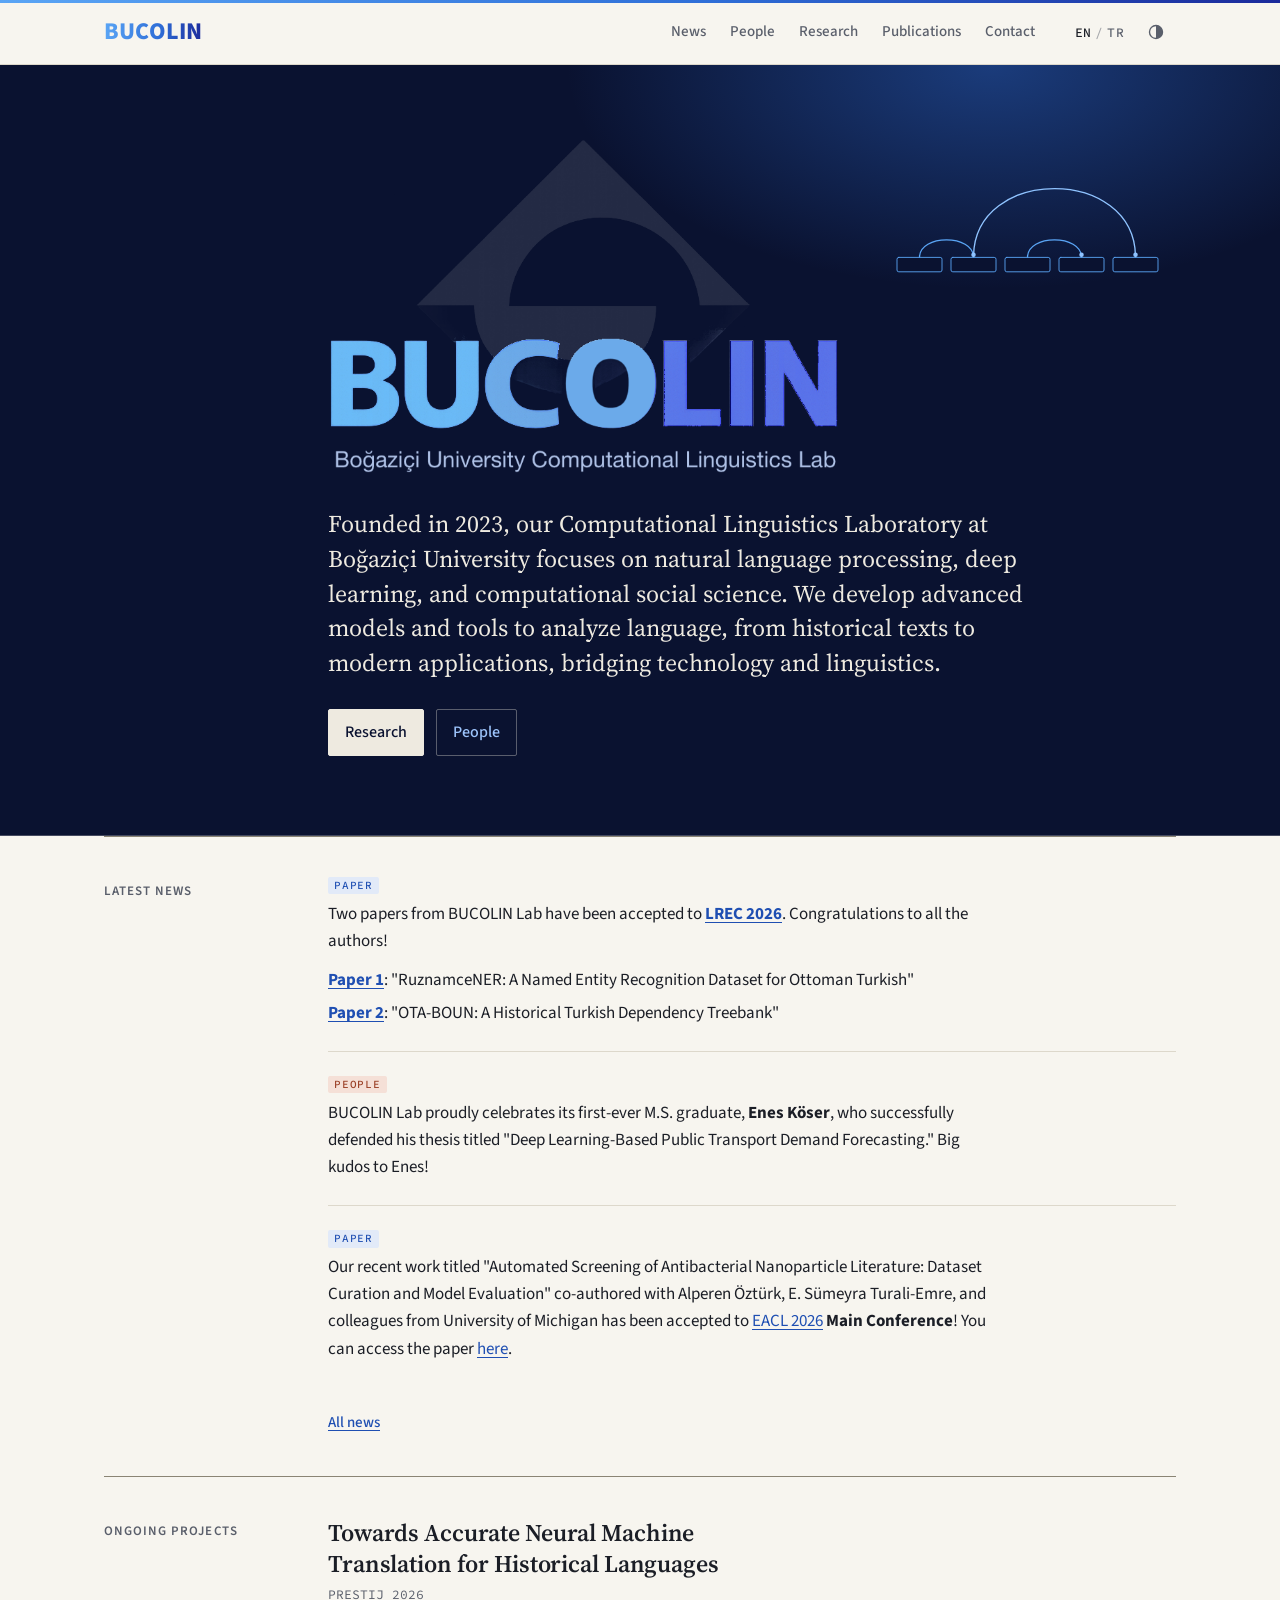
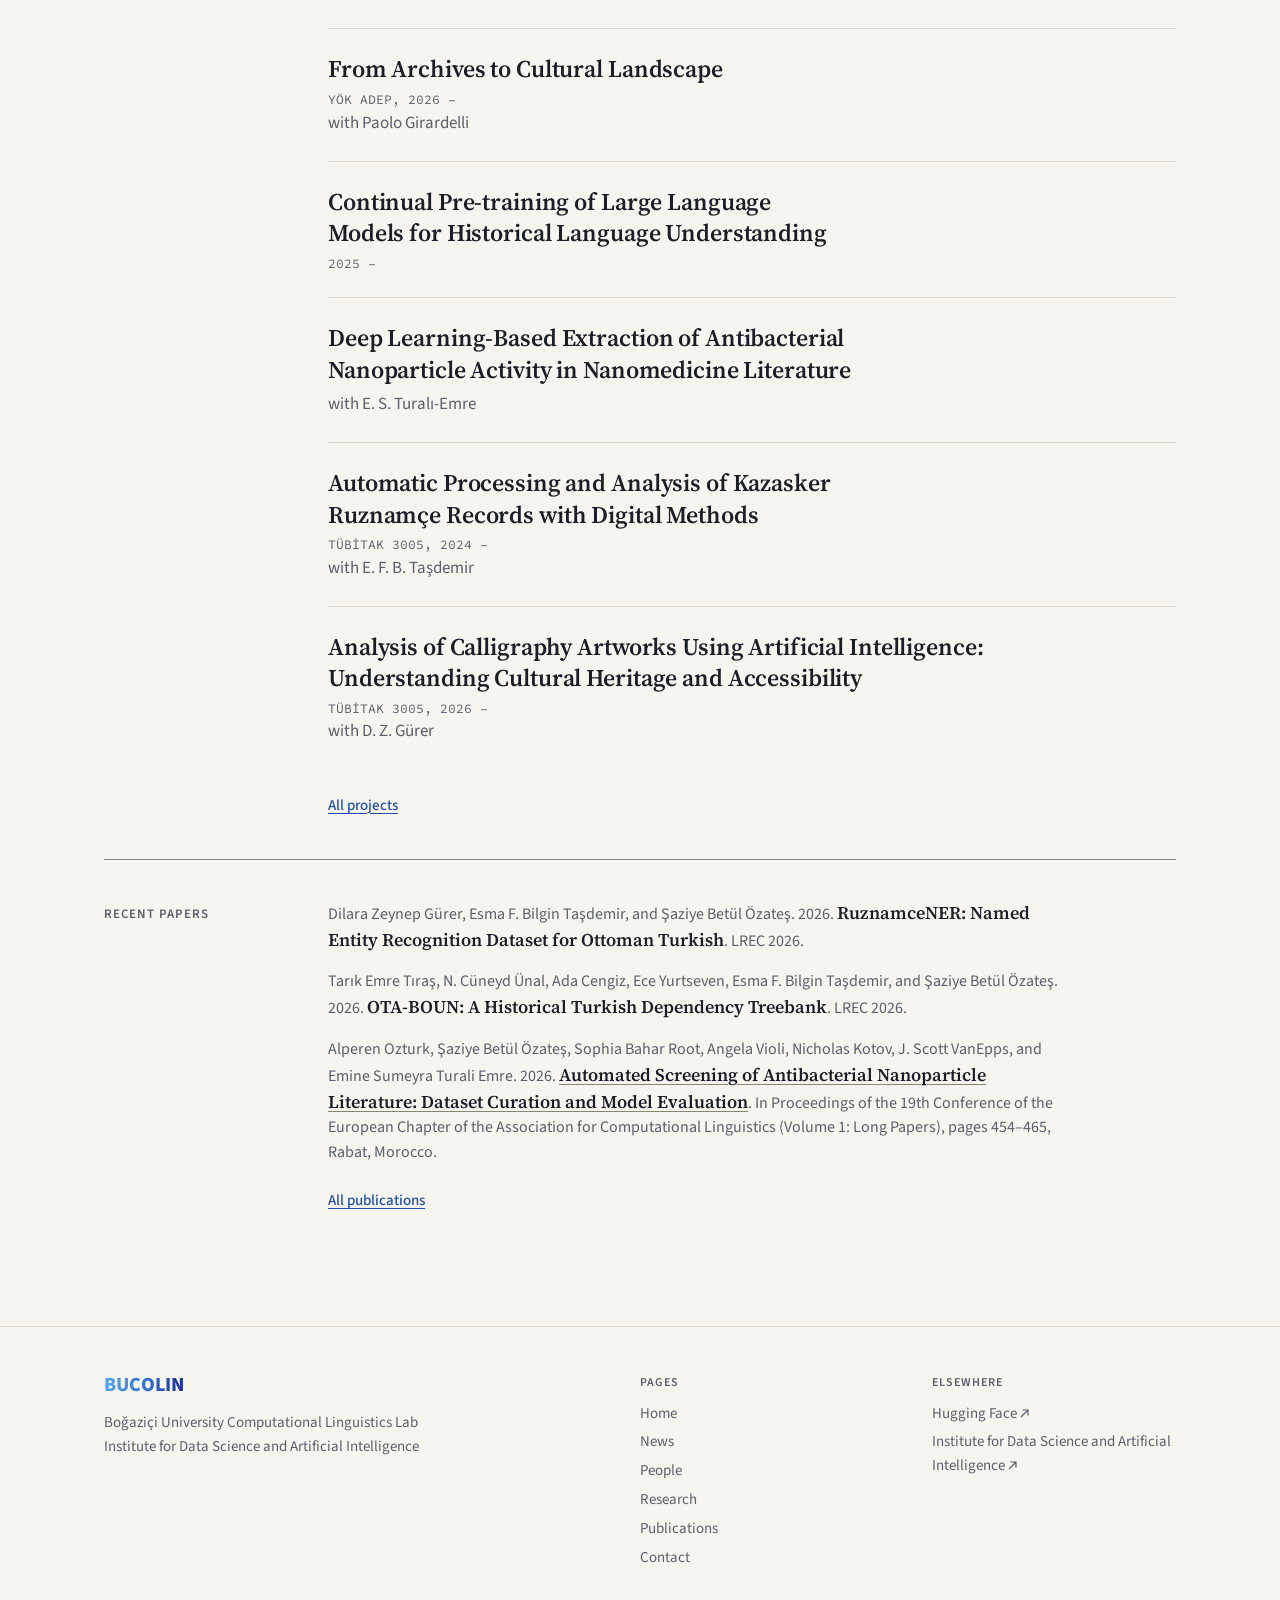
==== bucolin-lab/index.html @ 09260ddc "Update index.html" ====
<!doctype html>
<html lang="en">
<head>
  <meta charset="utf-8">
  <meta name="viewport" content="width=device-width, initial-scale=1">
  <title>BUCOLIN · Boğaziçi University Computational Linguistics Lab</title>
  <meta name="description" content="Founded in 2023, our Computational Linguistics Laboratory at Boğaziçi University focuses on natural language processing, deep learning, and computational social science. We develop advanced models and tools to analyze language, from historical texts to modern applications, bridging technology and linguistics.">
  <link rel="canonical" href="https://sb-b.github.io/bucolin-lab/">

  <meta property="og:type" content="website">
  <meta property="og:site_name" content="BUCOLIN">
  <meta property="og:title" content="BUCOLIN · Boğaziçi University Computational Linguistics Lab">
  <meta property="og:description" content="Founded in 2023, our Computational Linguistics Laboratory at Boğaziçi University focuses on natural language processing, deep learning, and computational social science. We develop advanced models and tools to analyze language, from historical texts to modern applications, bridging technology and linguistics.">
  <meta property="og:url" content="https://sb-b.github.io/bucolin-lab/">
  <meta property="og:image" content="https://sb-b.github.io/bucolin-lab/img/card.png">
  <meta name="twitter:card" content="summary_large_image">

  <link rel="icon" href="img/favicon-32.png" sizes="24x24" type="image/png">
  <link rel="icon" href="img/favicon.svg" type="image/svg+xml">
  <link rel="apple-touch-icon" href="img/apple-touch-icon.png">
  <link rel="preconnect" href="https://fonts.googleapis.com">
  <link rel="preconnect" href="https://fonts.gstatic.com" crossorigin>
  <link rel="stylesheet" href="https://fonts.googleapis.com/css2?family=Source+Code+Pro:wght@400;500&family=Source+Sans+3:wght@400;500;600;800&family=Source+Serif+4:ital,opsz,wght@0,8..60,400;0,8..60,600;1,8..60,400&display=swap">
  <link rel="stylesheet" href="css/site.css">
  <link rel="stylesheet" href="css/striking.css">
  <script src="js/prefs.js"></script>
</head>
<body data-page="home">
  <header class="site-header" id="site-header"></header>

  <!-- everything in here is drawn by the scripts at the bottom, from the files in data/ -->
  <main class="wrap" id="main">
    <noscript>
      <h1>Boğaziçi University Computational Linguistics Lab</h1>
      <p>Founded in 2023, our Computational Linguistics Laboratory at Boğaziçi University focuses on natural language processing, deep learning, and computational social science. We develop advanced models and tools to analyze language, from historical texts to modern applications, bridging technology and linguistics.</p>
      <p>This site needs JavaScript to show its content. / Bu sitenin içeriği JavaScript ile görüntülenir.</p>
    </noscript>
  </main>

  <footer class="site-footer" id="site-footer"></footer>

  <script src="data/strings.js"></script>
  <script src="data/lab.js"></script>
  <script src="data/news.js"></script>
  <script src="data/projects.js"></script>
  <script src="data/publications.js"></script>
  <script src="js/site.js"></script>
  <script src="js/parts.js"></script>
  <script src="js/home.js"></script>
</body>
</html>
---- bucolin-lab/css/site.css ----
/* BUCOLIN lab site.
   One stylesheet for every page. Colours and fonts are set up as variables
   at the top; the dark theme only overrides the colours.

   Two widths matter: below 60rem the menu folds away and the margin labels
   move above their sections, and below 40rem everything is one column. */

:root {
  --serif: "Source Serif 4", "Iowan Old Style", "Palatino Linotype", Georgia, serif;
  --sans: "Source Sans 3", system-ui, -apple-system, "Segoe UI", Roboto, sans-serif;
  --mono: "Source Code Pro", ui-monospace, "SF Mono", Menlo, Consolas, monospace;

  --bg: #f7f5ef;
  --surface: #fdfcf9;
  --text: #1b1e26;
  --muted: #5a5f6b;
  --border: #ddd8cb;
  --rule: #8a8474;
  --accent: #2f6fd8;
  --link: #1f4fb2;
  --link-hover: #1b2a9b;
  --selection: #dde7f8;

  /* the three blues of the logo, left to right */
  --mark-1: #5aa5f5;
  --mark-2: #2f6fd8;
  --mark-3: #1b2a9b;

  --tag-paper: #1f4fb2;     --tag-paper-bg: #e2eaf8;
  --tag-award: #7a5200;     --tag-award-bg: #f3e6c4;
  --tag-people: #9a3f25;    --tag-people-bg: #f5e0d7;
  --tag-resource: #0e6470;  --tag-resource-bg: #d8ecec;

  --wrap: 72rem;
  --gutter: clamp(1rem, 4vw, 2.5rem);
  --rail: 11rem;
  --header: 4rem;

  color-scheme: light;
}

/* screens only, so that a printout always gets the light colours */
@media screen {
  :root[data-theme="dark"] {
    --bg: #0f1319;
    --surface: #161b23;
    --text: #e9e5db;
    --muted: #a0a6b2;
    --border: #272d38;
    --rule: #5c6474;
    --accent: #6aa6f4;
    --link: #8dbbf8;
    --link-hover: #c2dafd;
    --selection: #1b2c4a;

    /* navy disappears on a dark page, so the gradient is lifted */
    --mark-1: #8fc3ff;
    --mark-2: #5aa5f5;
    --mark-3: #7c8df0;

    --tag-paper: #9cc3fa;     --tag-paper-bg: #17253d;
    --tag-award: #e6be6a;     --tag-award-bg: #2e2510;
    --tag-people: #eba089;    --tag-people-bg: #34201a;
    --tag-resource: #7fcbd3;  --tag-resource-bg: #10292d;

    color-scheme: dark;
  }
}

*, *::before, *::after { box-sizing: border-box; }

html {
  -webkit-text-size-adjust: 100%;
  scroll-padding-top: calc(var(--header) + 1rem);
}

body {
  margin: 0;
  min-height: 100vh;
  display: flex;
  flex-direction: column;
  background: var(--bg);
  color: var(--text);
  font: 400 1.0625rem/1.6 var(--sans);
}

main { flex: 1; }

::selection { background: var(--selection); }

h1, h2, h3, p, ul, ol, dl, dd, figure { margin: 0; }
ul, ol { padding: 0; list-style: none; }

a {
  color: var(--link);
  text-decoration-thickness: 1px;
  text-underline-offset: 0.18em;
}
a:hover { color: var(--link-hover); }

:focus-visible {
  outline: 2px solid var(--accent);
  outline-offset: 2px;
  border-radius: 2px;
}

button {
  font: inherit;
  color: inherit;
  background: none;
  border: 0;
  padding: 0;
  cursor: pointer;
}

.wrap {
  width: 100%;
  max-width: var(--wrap);
  margin-inline: auto;
  padding-inline: var(--gutter);
}

.sr-only {
  position: absolute;
  width: 1px;
  height: 1px;
  overflow: hidden;
  clip-path: inset(50%);
  white-space: nowrap;
}

.skip {
  position: absolute;
  left: 1rem;
  top: -4rem;
  z-index: 20;
  padding: 0.5rem 0.75rem;
  background: var(--surface);
  border: 1px solid var(--rule);
}
.skip:focus { top: 0.5rem; }


/* ---------- header ---------- */

.site-header {
  position: sticky;
  top: 0;
  z-index: 10;
  background: var(--bg);
  border-bottom: 1px solid var(--border);
}

.bar {
  display: flex;
  align-items: center;
  gap: 2rem;
  height: var(--header);
}

.wordmark {
  font: 800 1.5rem/1 var(--sans);
  letter-spacing: 0.01em;
  text-decoration: none;
  color: var(--mark-2);
  background: linear-gradient(90deg, var(--mark-1), var(--mark-2) 55%, var(--mark-3));
  -webkit-background-clip: text;
  background-clip: text;
  -webkit-text-fill-color: transparent;
}

.site-nav { margin-left: auto; }
.site-nav ul { display: flex; gap: 1.5rem; }
.site-nav a {
  display: block;
  line-height: var(--header);
  font-size: 0.9375rem;
  font-weight: 500;
  color: var(--muted);
  text-decoration: none;
  /* the bar sits on the header's own bottom border */
  box-shadow: inset 0 -2px 0 transparent;
}
.site-nav a:hover { color: var(--text); }
.site-nav a[aria-current="page"] {
  color: var(--text);
  box-shadow: inset 0 -2px 0 var(--accent);
}

.tools {
  display: flex;
  align-items: center;
  gap: 0.25rem;
}

.tools button {
  height: 2.5rem;
  min-width: 2.5rem;
  padding-inline: 0.5rem;
  border-radius: 2px;
  color: var(--muted);
}
.tools button:hover { color: var(--text); }

.lang-switch {
  font: 500 0.8125rem/1 var(--mono);
  letter-spacing: 0.02em;
}
.lang-switch .on { color: var(--text); }
.lang-switch .sep { margin-inline: 0.3em; opacity: 0.5; }

.theme-switch svg { display: block; margin: auto; }

.menu-toggle {
  display: none;
  font: 500 0.8125rem/1 var(--mono);
}

@media (max-width: 59.99rem) {
  :root { --header: 3.5rem; }

  .bar { gap: 0.5rem; }
  .tools { margin-left: auto; }
  .menu-toggle { display: block; }

  .site-nav {
    display: none;
    position: absolute;
    inset: 100% 0 auto;
    margin: 0;
    padding: 0.5rem var(--gutter) 1.5rem;
    background: var(--bg);
    border-bottom: 1px solid var(--border);
    /* on a phone held sideways the list is taller than the screen */
    max-height: calc(100vh - var(--header));
    max-height: calc(100dvh - var(--header));
    overflow-y: auto;
    overscroll-behavior: contain;
  }
  .site-header[data-open] .site-nav { display: block; }

  .site-nav ul { display: block; }
  .site-nav li + li { border-top: 1px solid var(--border); }
  .site-nav a {
    padding-block: 0.75rem;
    font: 400 1.375rem/1.3 var(--serif);
    color: var(--text);
    box-shadow: none;
  }
  .site-nav a[aria-current="page"] {
    box-shadow: none;
    color: var(--link);
    font-weight: 600;
  }
}


/* ---------- page head ---------- */

.page-head {
  padding-block: 3.5rem 3rem;
  /* lines up with the content column of the sections below */
  padding-left: calc(var(--rail) + 3rem);
}

.page-head h1 {
  font: 600 clamp(2.25rem, 1.6rem + 2.6vw, 3.25rem)/1.1 var(--serif);
  letter-spacing: -0.015em;
  text-wrap: balance;
}

/* the page title in the other language, set under it like an interlinear gloss */
.gloss {
  display: block;
  margin-top: 0.6rem;
  font: 400 0.8125rem/1 var(--mono);
  letter-spacing: 0.04em;
  color: var(--muted);
}

.lead {
  max-width: 40rem;
  margin-top: 1.25rem;
  font: 400 1.25rem/1.5 var(--serif);
}


/* ---------- sections: a label in the margin, content beside it ---------- */

.section {
  display: grid;
  grid-template-columns: var(--rail) minmax(0, 1fr);
  column-gap: 3rem;
  padding-block: 2.5rem;
  border-top: 1px solid var(--border);
}
main > .section:last-child { padding-bottom: 5rem; }

.label {
  position: sticky;
  top: calc(var(--header) + 1.5rem);
  align-self: start;
  padding-top: 0.3rem;
  font: 600 0.8125rem/1.4 var(--sans);
  letter-spacing: 0.08em;
  text-transform: uppercase;
  color: var(--muted);
}
.label .count {
  margin-left: 0.15em;
  font: 400 0.8125rem/1 var(--mono);
  letter-spacing: 0;
}
.label.year {
  padding-top: 0;
  font: 400 1.75rem/1.2 var(--serif);
  letter-spacing: 0;
  color: var(--text);
}

.more {
  display: inline-block;
  margin-top: 1.5rem;
  font-size: 0.9375rem;
  font-weight: 500;
}

@media (max-width: 59.99rem) {
  .page-head { padding-block: 2.5rem 2rem; padding-left: 0; }
  .section { display: block; padding-block: 2rem; }
  .label { position: static; margin-bottom: 1.25rem; padding-top: 0; }
  .label.year { margin-bottom: 1rem; }
}

@media (max-width: 39.99rem) {
  .lead { font-size: 1.125rem; }
}


/* ---------- entries (news items and projects) ---------- */

.entry { padding-block: 1.5rem; }
.entry + .entry { border-top: 1px solid var(--border); }
.entry:first-child { padding-top: 0; }
.entry:last-child { padding-bottom: 0; }

.entry h3 {
  max-width: 46rem;
  font: 600 1.3125rem/1.3 var(--serif);
  text-wrap: balance;
}
.entry h3 a { color: inherit; text-decoration: none; }
.entry h3 a:hover { color: var(--link); text-decoration: underline; }

.entry p { max-width: 42rem; }
.entry h3 + p, .entry .kicker + p { margin-top: 0.4rem; }

.kicker {
  display: flex;
  flex-wrap: wrap;
  align-items: center;
  gap: 0.5rem 0.75rem;
}

.meta {
  font: 400 0.8125rem/1.5 var(--mono);
  color: var(--muted);
}
.entry h3 + .meta { margin-top: 0.35rem; }

.muted { color: var(--muted); }

/* looks like an entity label in an annotation tool, which is the idea */
.tag {
  padding: 0.2rem 0.4rem;
  font: 500 0.6875rem/1 var(--mono);
  letter-spacing: 0.06em;
  text-transform: uppercase;
  border-radius: 2px;
  color: var(--tag-paper);
  background: var(--tag-paper-bg);
}
.tag[data-tag="award"] { color: var(--tag-award); background: var(--tag-award-bg); }
.tag[data-tag="people"] { color: var(--tag-people); background: var(--tag-people-bg); }
.tag[data-tag="resource"] { color: var(--tag-resource); background: var(--tag-resource-bg); }

.links {
  display: flex;
  flex-wrap: wrap;
  gap: 0.25rem 1.25rem;
  margin-top: 0.75rem;
  font-size: 0.9375rem;
  font-weight: 500;
}

/* a word and the arrow or number that belongs with it, kept on one line */
.keep { white-space: nowrap; }
.keep svg { margin-left: 0.2em; }

/* further lines under a news item */
.more-lines { max-width: 42rem; margin-top: 0.75rem; }
.more-lines li + li { margin-top: 0.35rem; }

/* a paper, set as a reference */
.reference {
  max-width: 46rem;
  font-size: 1rem;
  line-height: 1.55;
  color: var(--muted);
}
.reference + .reference { margin-top: 1rem; }
.reference .title { font: 600 1.0625rem/1.4 var(--serif); color: var(--text); }
.reference a.title { text-decoration-color: var(--rule); }
.reference a.title:hover { color: var(--link); text-decoration-color: currentColor; }
.reference:target .title { color: var(--link); }

/* the papers of a project, under it */
.papers {
  margin-top: 1rem;
  padding-left: 1rem;
  border-left: 1px solid var(--rule);
}


/* ---------- home ---------- */

.hero {
  padding-block: 3.5rem 4rem;
  /* lines up with the content column of the sections below */
  padding-left: calc(var(--rail) + 3rem);
}

/* The lab logo, as a background so that the dark theme can swap in its own
   version (the original's navy lettering cannot be read on a dark page). */
.logo {
  width: min(100%, 32rem);
  aspect-ratio: 736 / 486;
  background: url(../img/logo.png) center / contain no-repeat;
}
:root[data-theme="dark"] .logo { background-image: url(../img/logo-dark.png); }

.hero .lead { max-width: 44rem; margin-top: 2rem; }
.hero .links { margin-top: 1.75rem; font-size: 1rem; }

@media (max-width: 59.99rem) {
  .hero { padding-block: 2rem 2.5rem; padding-left: 0; }
}


/* ---------- news ---------- */

.filters {
  display: flex;
  flex-wrap: wrap;
  gap: 0.5rem;
  margin-top: 1.75rem;
}
.filters button {
  padding: 0.3rem 0.7rem;
  font-size: 0.875rem;
  font-weight: 500;
  color: var(--muted);
  border: 1px solid var(--border);
  border-radius: 2px;
}
.filters button:hover { color: var(--text); border-color: var(--rule); }
.filters button[aria-pressed="true"] {
  color: var(--bg);
  background: var(--text);
  border-color: var(--text);
}


/* ---------- people ---------- */

.people {
  display: grid;
  grid-template-columns: repeat(2, minmax(0, 1fr));
  gap: 0 3rem;
}
.person {
  padding-block: 1rem;
  border-top: 1px solid var(--border);
}
/* the top row of the grid needs no rule above it */
.people .person:nth-child(-n + 2) { border-top: 0; padding-top: 0; }

.person .name { font: 600 1.1875rem/1.3 var(--serif); color: var(--text); }
.person p { font-size: 0.9375rem; color: var(--muted); }
.person a { color: inherit; }
.person a:hover { color: var(--link); }
.person .name a { text-decoration: none; }
.person .name a:hover { text-decoration: underline; }

.people.faculty { grid-template-columns: minmax(0, 1fr); }
.people.faculty .person:nth-child(2) { border-top: 1px solid var(--border); padding-top: 1rem; }
.people.faculty .name { font-size: 1.625rem; }
.people.faculty p { font-size: 1rem; }

@media (max-width: 39.99rem) {
  .people { grid-template-columns: minmax(0, 1fr); }
  .people .person:nth-child(2) { border-top: 1px solid var(--border); padding-top: 1rem; }
}


/* ---------- contact ---------- */

.contact address { font-style: normal; }
.contact li + li { margin-top: 0.3rem; }


/* ---------- footer ---------- */

.site-footer {
  margin-top: 2rem;
  border-top: 1px solid var(--border);
  font-size: 0.9375rem;
  color: var(--muted);
}
.site-footer .cols {
  display: grid;
  grid-template-columns: minmax(0, 2fr) minmax(0, 1fr) minmax(0, 1fr);
  gap: 2rem 3rem;
  padding-block: 3rem;
}
.site-footer .wordmark { font-size: 1.25rem; }
.site-footer .about p { max-width: 24rem; margin-top: 0.75rem; }
.site-footer h2 {
  margin: 0 0 0.6rem;
  font: 600 0.75rem/1.4 var(--sans);
  letter-spacing: 0.08em;
  text-transform: uppercase;
}
.site-footer li + li { margin-top: 0.3rem; }
.site-footer a { color: inherit; text-decoration: none; }
.site-footer a:hover { color: var(--link); text-decoration: underline; }

@media (max-width: 39.99rem) {
  .site-footer .cols { grid-template-columns: minmax(0, 1fr); }
}


noscript p { padding-block: 3rem; max-width: 40rem; }

@media (prefers-reduced-motion: no-preference) {
  a, button { transition: color 120ms ease-out, background-color 120ms ease-out, border-color 120ms ease-out; }
}

/* Windows high contrast drops backgrounds and shadows, which is all that
   marked the chosen filter and the current page */
@media (forced-colors: active) {
  .filters button[aria-pressed="true"] {
    forced-color-adjust: none;
    background: Highlight;
    color: HighlightText;
    border-color: Highlight;
  }
  .site-nav a[aria-current="page"] { text-decoration: underline; text-underline-offset: 0.4em; }
}

@media print {
  .site-header, .site-footer .cols, .filters, .skip { display: none; }
  body { background: #fff; }
}
---- bucolin-lab/css/striking.css ----
/* BUCOLIN: a bolder layer on top of site.css.
   Load it AFTER site.css:
     <link rel="stylesheet" href="css/site.css">
     <link rel="stylesheet" href="css/striking.css">

   The idea: the page stays quiet and editorial, and the one loud thing is the
   home hero, a deep-navy band with dependency arcs that draw in once. The
   logo's three blues are used as a brand stripe, and type does the rest. */

:root {
  --ink: #0a1230;   /* the logo's navy, taken darker */
  --ink-text: #eeeae0;
  --ink-link: #9cc3fa;
  --mark-gradient: linear-gradient(90deg, var(--mark-1), var(--mark-2) 55%, var(--mark-3));
}

/* the hero below extends sideways past the viewport; this stops a scrollbar */
body { overflow-x: clip; }


/* ---------- brand stripe on the header ---------- */

.site-header::before {
  content: "";
  position: absolute;
  inset: 0 0 auto;
  height: 3px;
  background: var(--mark-gradient);
}


/* ---------- type: bigger, tighter, more confident ---------- */

.page-head h1 {
  font-size: clamp(2.75rem, 1.8rem + 4vw, 4.75rem);
  font-weight: 700;
  line-height: 1.02;
  letter-spacing: -0.025em;
  font-optical-sizing: auto;
}
.page-head .lead { font-size: 1.375rem; }

/* years are the content of the margin on the publications page, so let them be big */
.label.year {
  font-size: 2.5rem;
  line-height: 1;
  color: var(--accent);
  font-feature-settings: "onum" 1;
}

.entry h3 { font-size: 1.5rem; letter-spacing: -0.005em; }
.reference .title { font-size: 1.125rem; }

.section { border-top-color: var(--rule); }


/* ---------- home hero: the one loud thing ---------- */

.hero {
  position: relative;
  isolation: isolate;
  padding-block: 4.5rem 5rem;
  color: var(--ink-text);
  /* the band runs edge to edge even though .hero sits inside .wrap */
  clip-path: inset(0 -100vmax);
}
.hero::before {
  content: "";
  position: absolute;
  inset: 0 -100vmax;
  z-index: -1;
  background:
    radial-gradient(38rem 20rem at calc(50% + 22rem) 0, rgba(47, 111, 216, 0.45), transparent 70%),
    var(--ink);
}

/* the original navy lettering is unreadable on the band, so always use the dark logo */
.hero .logo { background-image: url(../img/logo-dark.png); }

.hero .lead {
  font-size: 1.5rem;
  line-height: 1.45;
  color: var(--ink-text);
}

.hero a { color: var(--ink-link); }
.hero a:hover { color: #fff; }

/* the home links become real buttons: first one filled, the rest outlined */
.hero .links { gap: 0.75rem; }
.hero .links a {
  padding: 0.6rem 1rem;
  border: 1px solid rgba(238, 234, 224, 0.35);
  border-radius: 2px;
  text-decoration: none;
}
.hero .links a:hover { border-color: #fff; }
.hero .links a:first-child {
  color: var(--ink);
  background: var(--ink-text);
  border-color: var(--ink-text);
}
.hero .links a:first-child:hover { background: #fff; }

/* dependency arcs over five tokens, the picture of what the lab does.
   Only where there is empty room to the right of the logo. */
.hero::after {
  content: "";
  display: none;
  position: absolute;
  top: 5.5rem;
  right: 0;
  width: 18rem;
  aspect-ratio: 320 / 140;
  background: url("data:image/svg+xml,%3Csvg xmlns='http://www.w3.org/2000/svg' viewBox='0 0 320 140' fill='none' stroke-linecap='round'%3E%3Cg stroke='%235aa5f5' stroke-width='1.5'%3E%3Cpath d='M35 116C35 90 95 90 95 116'/%3E%3Cpath d='M95 116C95 14 275 14 275 116' stroke='%238fc3ff'/%3E%3Cpath d='M155 116C155 90 215 90 215 116'/%3E%3C/g%3E%3Cg fill='%230a1230' stroke='%235aa5f5'%3E%3Crect x='10' y='116' width='50' height='16' rx='2'/%3E%3Crect x='70' y='116' width='50' height='16' rx='2'/%3E%3Crect x='130' y='116' width='50' height='16' rx='2'/%3E%3Crect x='190' y='116' width='50' height='16' rx='2'/%3E%3Crect x='250' y='116' width='50' height='16' rx='2'/%3E%3C/g%3E%3Cg fill='%238fc3ff'%3E%3Ccircle cx='95' cy='113' r='2.5'/%3E%3Ccircle cx='275' cy='113' r='2.5'/%3E%3Ccircle cx='215' cy='113' r='2.5'/%3E%3C/g%3E%3C/svg%3E") center / contain no-repeat;
}
@media (min-width: 75rem) {
  .hero::after { display: block; }
}

/* the single orchestrated motion: the arcs are drawn in, left to right, once */
@media (prefers-reduced-motion: no-preference) {
  .hero::after { animation: arcs-in 1.4s 0.3s cubic-bezier(0.2, 0.7, 0.2, 1) backwards; }
}
@keyframes arcs-in {
  from { clip-path: inset(0 100% 0 0); }
  to   { clip-path: inset(0 0 0 0); }
}

@media (max-width: 59.99rem) {
  .hero { padding-block: 2.5rem 3rem; }
  .hero .lead { font-size: 1.25rem; }
}
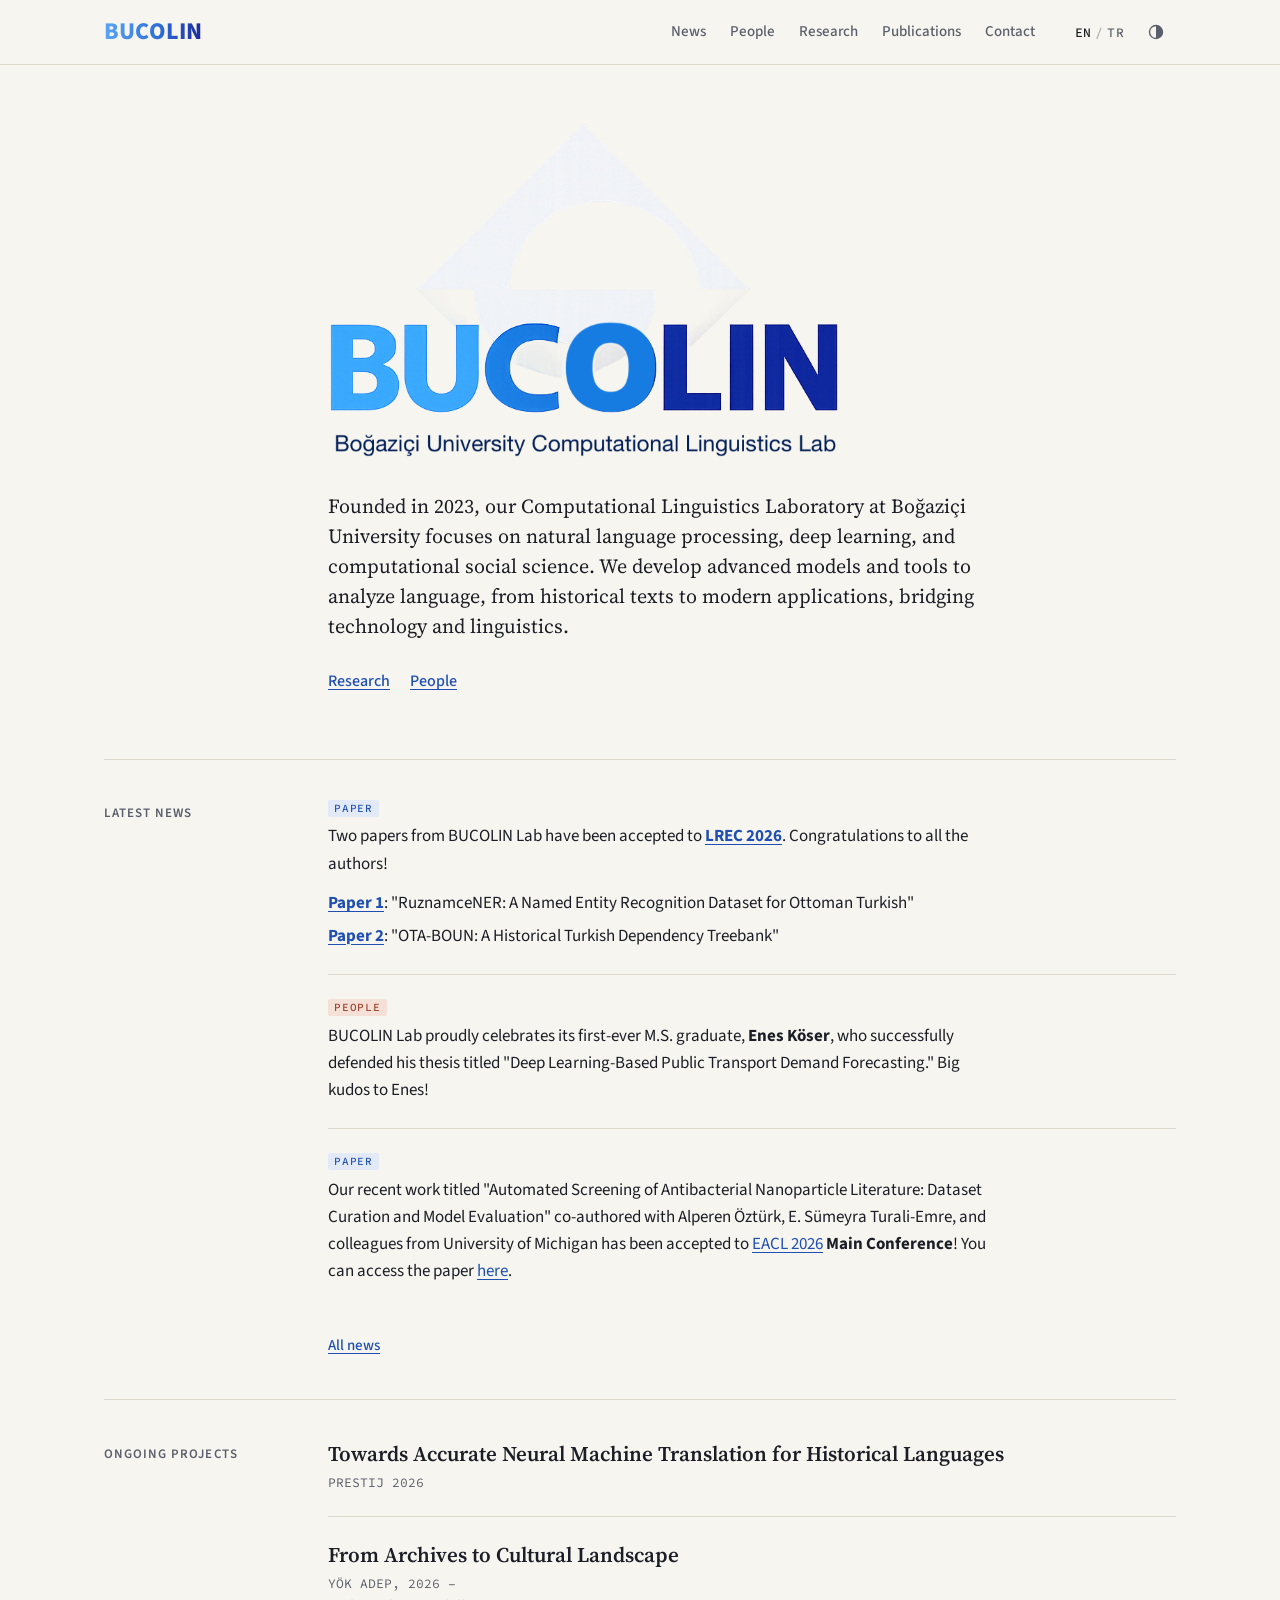
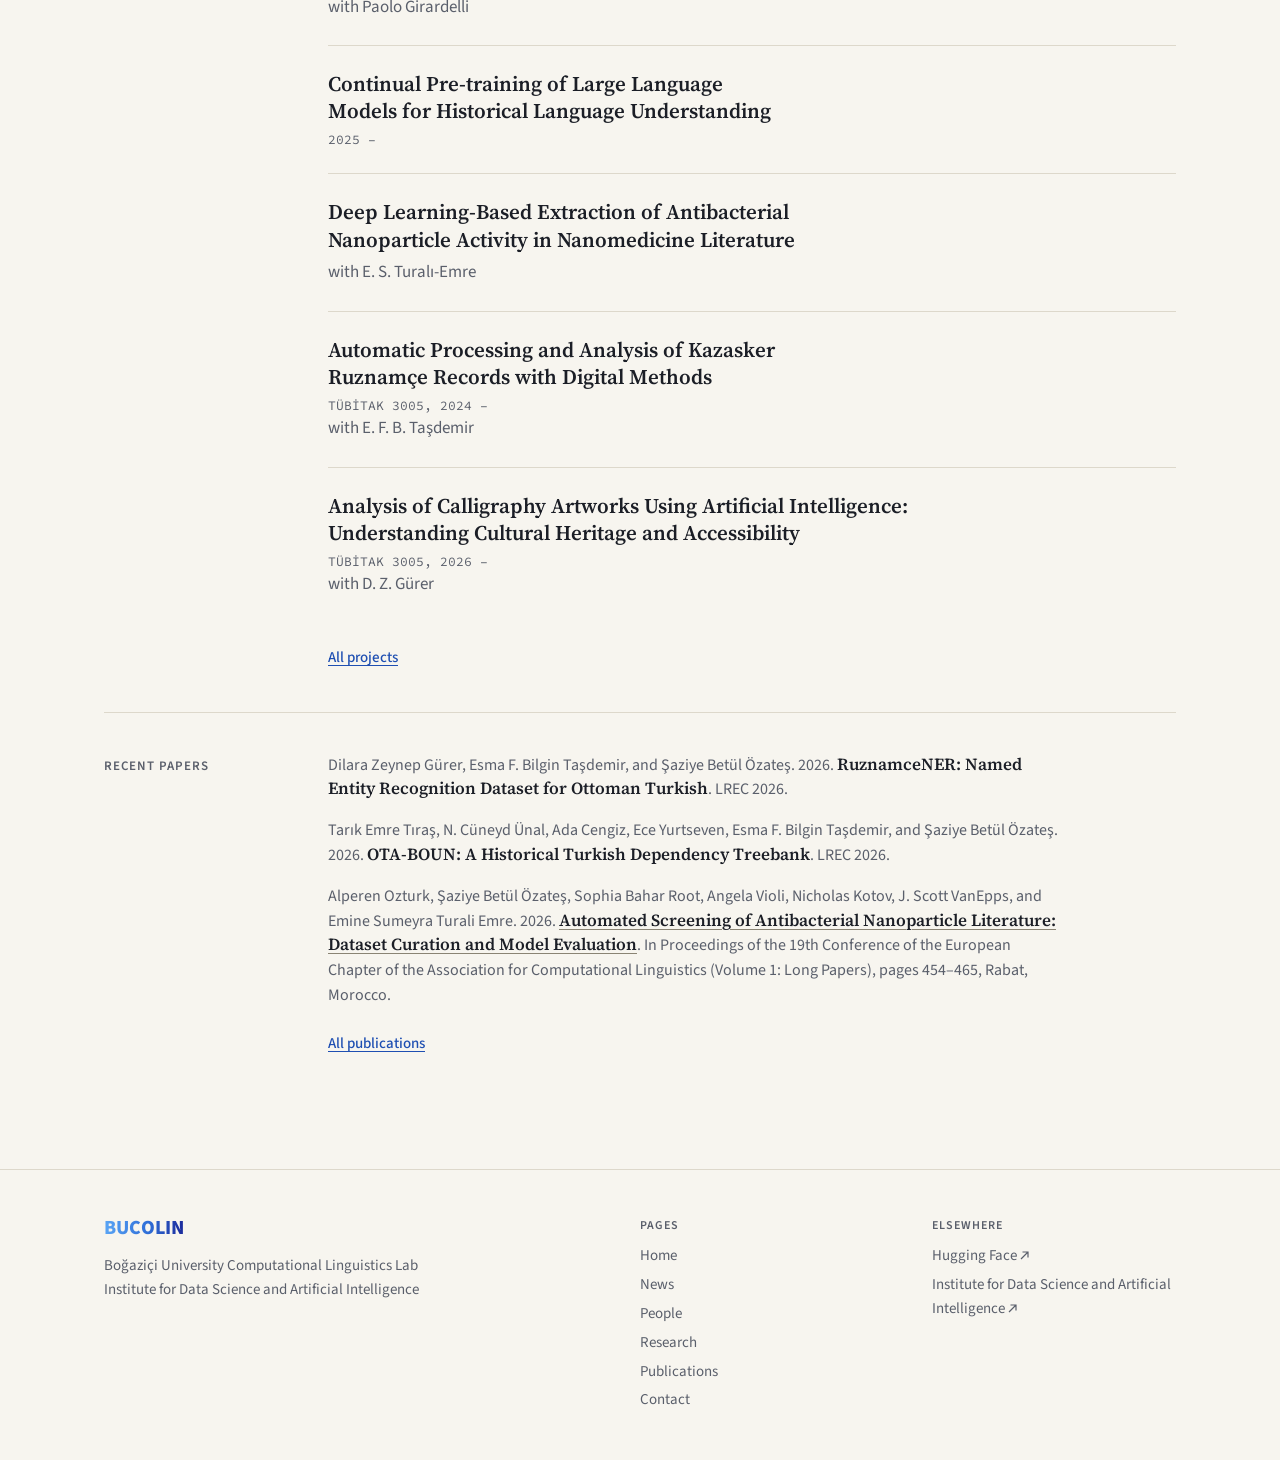
==== commit f8c5d91a: "Update index.html" ====
--- a/bucolin-lab/index.html
+++ b/bucolin-lab/index.html
@@ -22,7 +22,7 @@
   <link rel="preconnect" href="https://fonts.gstatic.com" crossorigin>
   <link rel="stylesheet" href="https://fonts.googleapis.com/css2?family=Source+Code+Pro:wght@400;500&family=Source+Sans+3:wght@400;500;600;800&family=Source+Serif+4:ital,opsz,wght@0,8..60,400;0,8..60,600;1,8..60,400&display=swap">
   <link rel="stylesheet" href="css/site.css">
-  <link rel="stylesheet" href="css/striking.css">
+  <link rel="stylesheet" href="css/new-style.css">
   <script src="js/prefs.js"></script>
 </head>
 <body data-page="home">
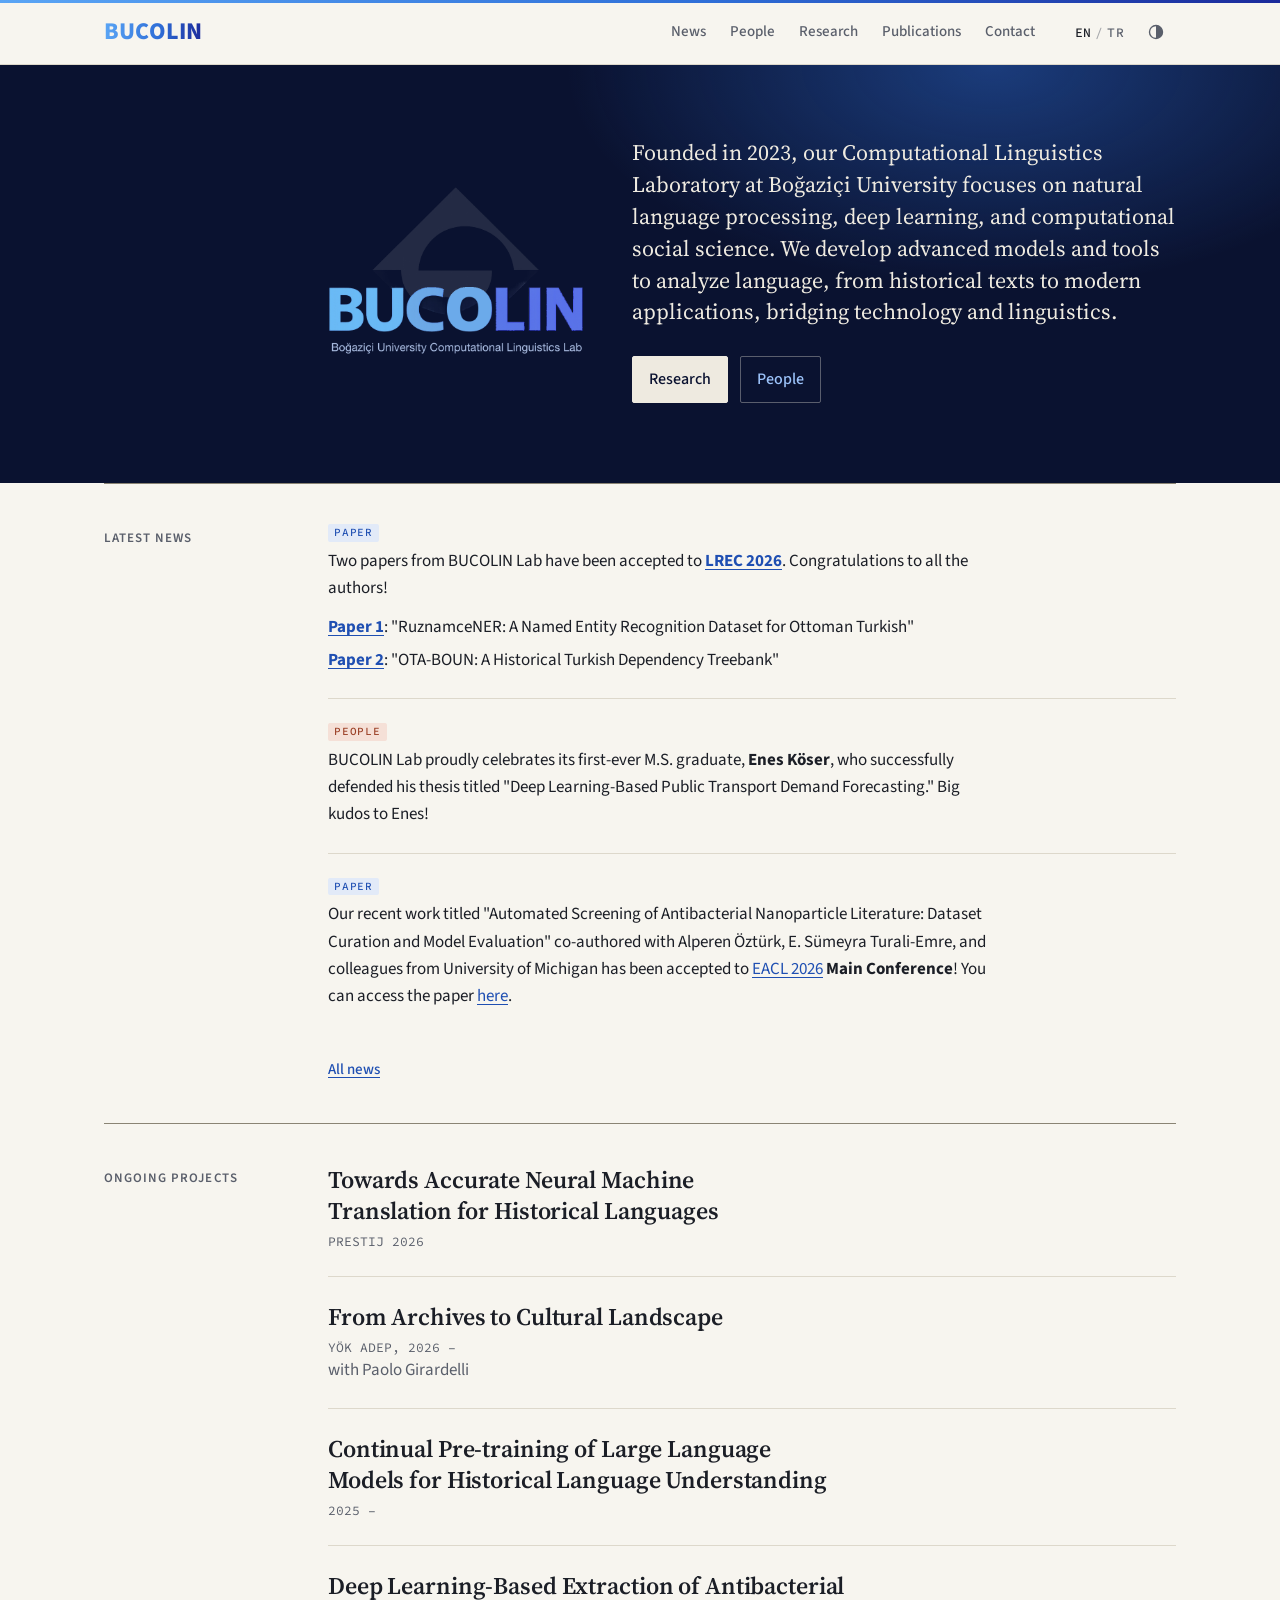
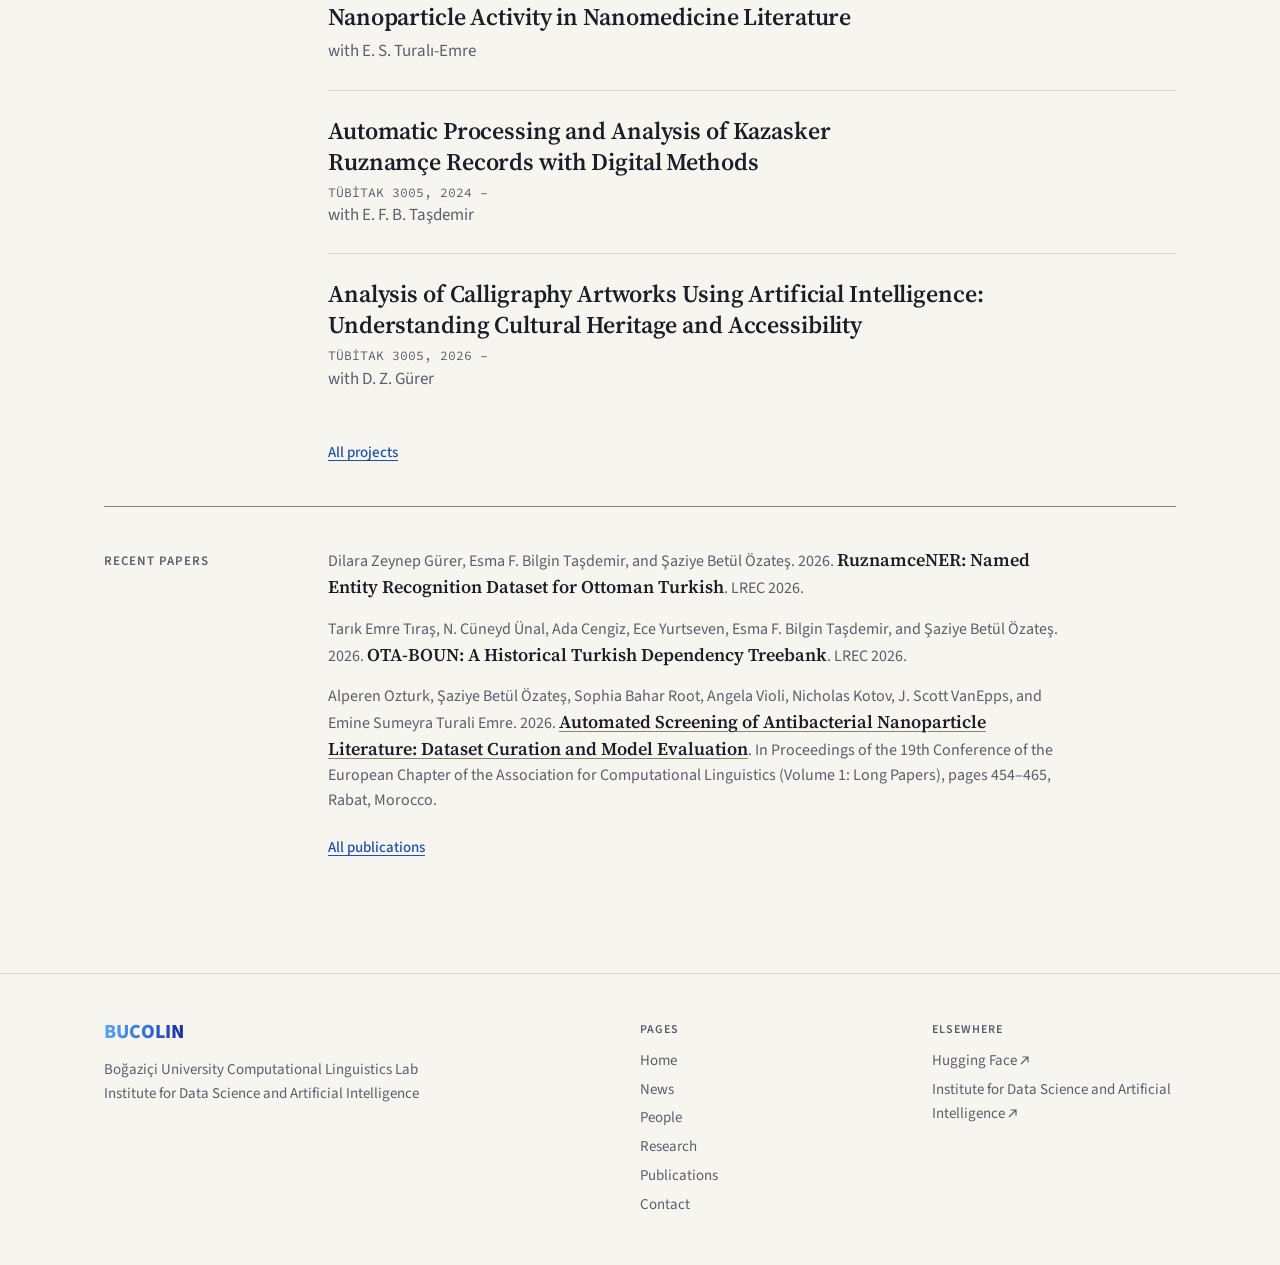
==== commit f54413d5: "Update index.html" ====
--- a/bucolin-lab/index.html
+++ b/bucolin-lab/index.html
@@ -15,7 +15,7 @@
   <meta property="og:image" content="https://sb-b.github.io/bucolin-lab/img/card.png">
   <meta name="twitter:card" content="summary_large_image">
 
-  <link rel="icon" href="img/favicon-32.png" sizes="24x24" type="image/png">
+  <link rel="icon" href="img/favicon-32.png" sizes="32x32" type="image/png">
   <link rel="icon" href="img/favicon.svg" type="image/svg+xml">
   <link rel="apple-touch-icon" href="img/apple-touch-icon.png">
   <link rel="preconnect" href="https://fonts.googleapis.com">
--- a/bucolin-lab/css/new-style.css
+++ b/bucolin-lab/css/new-style.css
@@ -0,0 +1,157 @@
+/* BUCOLIN: a bolder layer on top of site.css.
+   Load it AFTER site.css:
+     <link rel="stylesheet" href="css/site.css">
+     <link rel="stylesheet" href="css/striking.css">
+
+   The idea: the page stays quiet and editorial, and the one loud thing is the
+   home hero, a deep-navy band with dependency arcs that draw in once. The
+   logo's three blues are used as a brand stripe, and type does the rest. */
+
+:root {
+  --ink: #0a1230;   /* the logo's navy, taken darker */
+  --ink-text: #eeeae0;
+  --ink-link: #9cc3fa;
+  --mark-gradient: linear-gradient(90deg, var(--mark-1), var(--mark-2) 55%, var(--mark-3));
+}
+
+/* the hero below extends sideways past the viewport; this stops a scrollbar */
+body { overflow-x: clip; }
+
+
+/* ---------- brand stripe on the header ---------- */
+
+.site-header::before {
+  content: "";
+  position: absolute;
+  inset: 0 0 auto;
+  height: 3px;
+  background: var(--mark-gradient);
+}
+
+
+/* ---------- type: bigger, tighter, more confident ---------- */
+
+.page-head h1 {
+  font-size: clamp(2.75rem, 1.8rem + 4vw, 4.75rem);
+  font-weight: 700;
+  line-height: 1.02;
+  letter-spacing: -0.025em;
+  font-optical-sizing: auto;
+}
+.page-head .lead { font-size: 1.375rem; }
+
+/* years are the content of the margin on the publications page, so let them be big */
+.label.year {
+  font-size: 2.5rem;
+  line-height: 1;
+  color: var(--accent);
+  font-feature-settings: "onum" 1;
+}
+
+.entry h3 { font-size: 1.5rem; letter-spacing: -0.005em; }
+.reference .title { font-size: 1.125rem; }
+
+.section { border-top-color: var(--rule); }
+
+
+/* ---------- home hero: the one loud thing ---------- */
+
+.hero {
+  position: relative;
+  isolation: isolate;
+  padding-block: 4.5rem 5rem;
+  color: var(--ink-text);
+  /* the band runs edge to edge even though .hero sits inside .wrap */
+  clip-path: inset(0 -100vmax);
+}
+.hero::before {
+  content: "";
+  position: absolute;
+  inset: 0 -100vmax;
+  z-index: -1;
+  background:
+    radial-gradient(38rem 20rem at calc(50% + 22rem) 0, rgba(47, 111, 216, 0.45), transparent 70%),
+    var(--ink);
+}
+
+/* the original navy lettering is unreadable on the band, so always use the dark logo */
+.hero .logo { background-image: url(../img/logo-dark.png); }
+
+.hero .lead {
+  font-size: 1.5rem;
+  line-height: 1.45;
+  color: var(--ink-text);
+}
+
+.hero a { color: var(--ink-link); }
+.hero a:hover { color: #fff; }
+
+/* the home links become real buttons: first one filled, the rest outlined */
+.hero .links { gap: 0.75rem; }
+.hero .links a {
+  padding: 0.6rem 1rem;
+  border: 1px solid rgba(238, 234, 224, 0.35);
+  border-radius: 2px;
+  text-decoration: none;
+}
+.hero .links a:hover { border-color: #fff; }
+.hero .links a:first-child {
+  color: var(--ink);
+  background: var(--ink-text);
+  border-color: var(--ink-text);
+}
+.hero .links a:first-child:hover { background: #fff; }
+
+/* dependency arcs over five tokens, the picture of what the lab does.
+   Only where there is empty room to the right of the logo. */
+.hero::after {
+  content: "";
+  display: none;
+  position: absolute;
+  top: 5.5rem;
+  right: 0;
+  width: 18rem;
+  aspect-ratio: 320 / 140;
+  background: url("data:image/svg+xml,%3Csvg xmlns='http://www.w3.org/2000/svg' viewBox='0 0 320 140' fill='none' stroke-linecap='round'%3E%3Cg stroke='%235aa5f5' stroke-width='1.5'%3E%3Cpath d='M35 116C35 90 95 90 95 116'/%3E%3Cpath d='M95 116C95 14 275 14 275 116' stroke='%238fc3ff'/%3E%3Cpath d='M155 116C155 90 215 90 215 116'/%3E%3C/g%3E%3Cg fill='%230a1230' stroke='%235aa5f5'%3E%3Crect x='10' y='116' width='50' height='16' rx='2'/%3E%3Crect x='70' y='116' width='50' height='16' rx='2'/%3E%3Crect x='130' y='116' width='50' height='16' rx='2'/%3E%3Crect x='190' y='116' width='50' height='16' rx='2'/%3E%3Crect x='250' y='116' width='50' height='16' rx='2'/%3E%3C/g%3E%3Cg fill='%238fc3ff'%3E%3Ccircle cx='95' cy='113' r='2.5'/%3E%3Ccircle cx='275' cy='113' r='2.5'/%3E%3Ccircle cx='215' cy='113' r='2.5'/%3E%3C/g%3E%3C/svg%3E") center / contain no-repeat;
+}
+@media (min-width: 75rem) {
+  .hero::after { display: block; }
+}
+
+/* the single orchestrated motion: the arcs are drawn in, left to right, once */
+@media (prefers-reduced-motion: no-preference) {
+  .hero::after { animation: arcs-in 1.4s 0.3s cubic-bezier(0.2, 0.7, 0.2, 1) backwards; }
+}
+@keyframes arcs-in {
+  from { clip-path: inset(0 100% 0 0); }
+  to   { clip-path: inset(0 0 0 0); }
+}
+
+@media (max-width: 59.99rem) {
+  .hero { padding-block: 2.5rem 3rem; }
+  .hero .lead { font-size: 1.25rem; }
+}
+
+
+/* ---------- hero layout: logo on the left, lab description on the right ---------- */
+
+@media (min-width: 60rem) {
+  .hero {
+    display: grid;
+    grid-template-columns: 16rem minmax(0, 1fr);
+    column-gap: 3rem;
+    align-content: center;
+    align-items: center;
+  }
+  .hero .logo {
+    grid-column: 1;
+    grid-row: 1 / span 5;
+    width: 100%;
+  }
+  /* everything else (description, buttons) stacks in the right column */
+  .hero > :not(.logo) { grid-column: 2; }
+  .hero .lead { margin-top: 0; font-size: 1.375rem; }
+
+  /* the arcs had their room beside the logo; with the new layout they are hidden */
+  .hero::after { display: none; }
+}
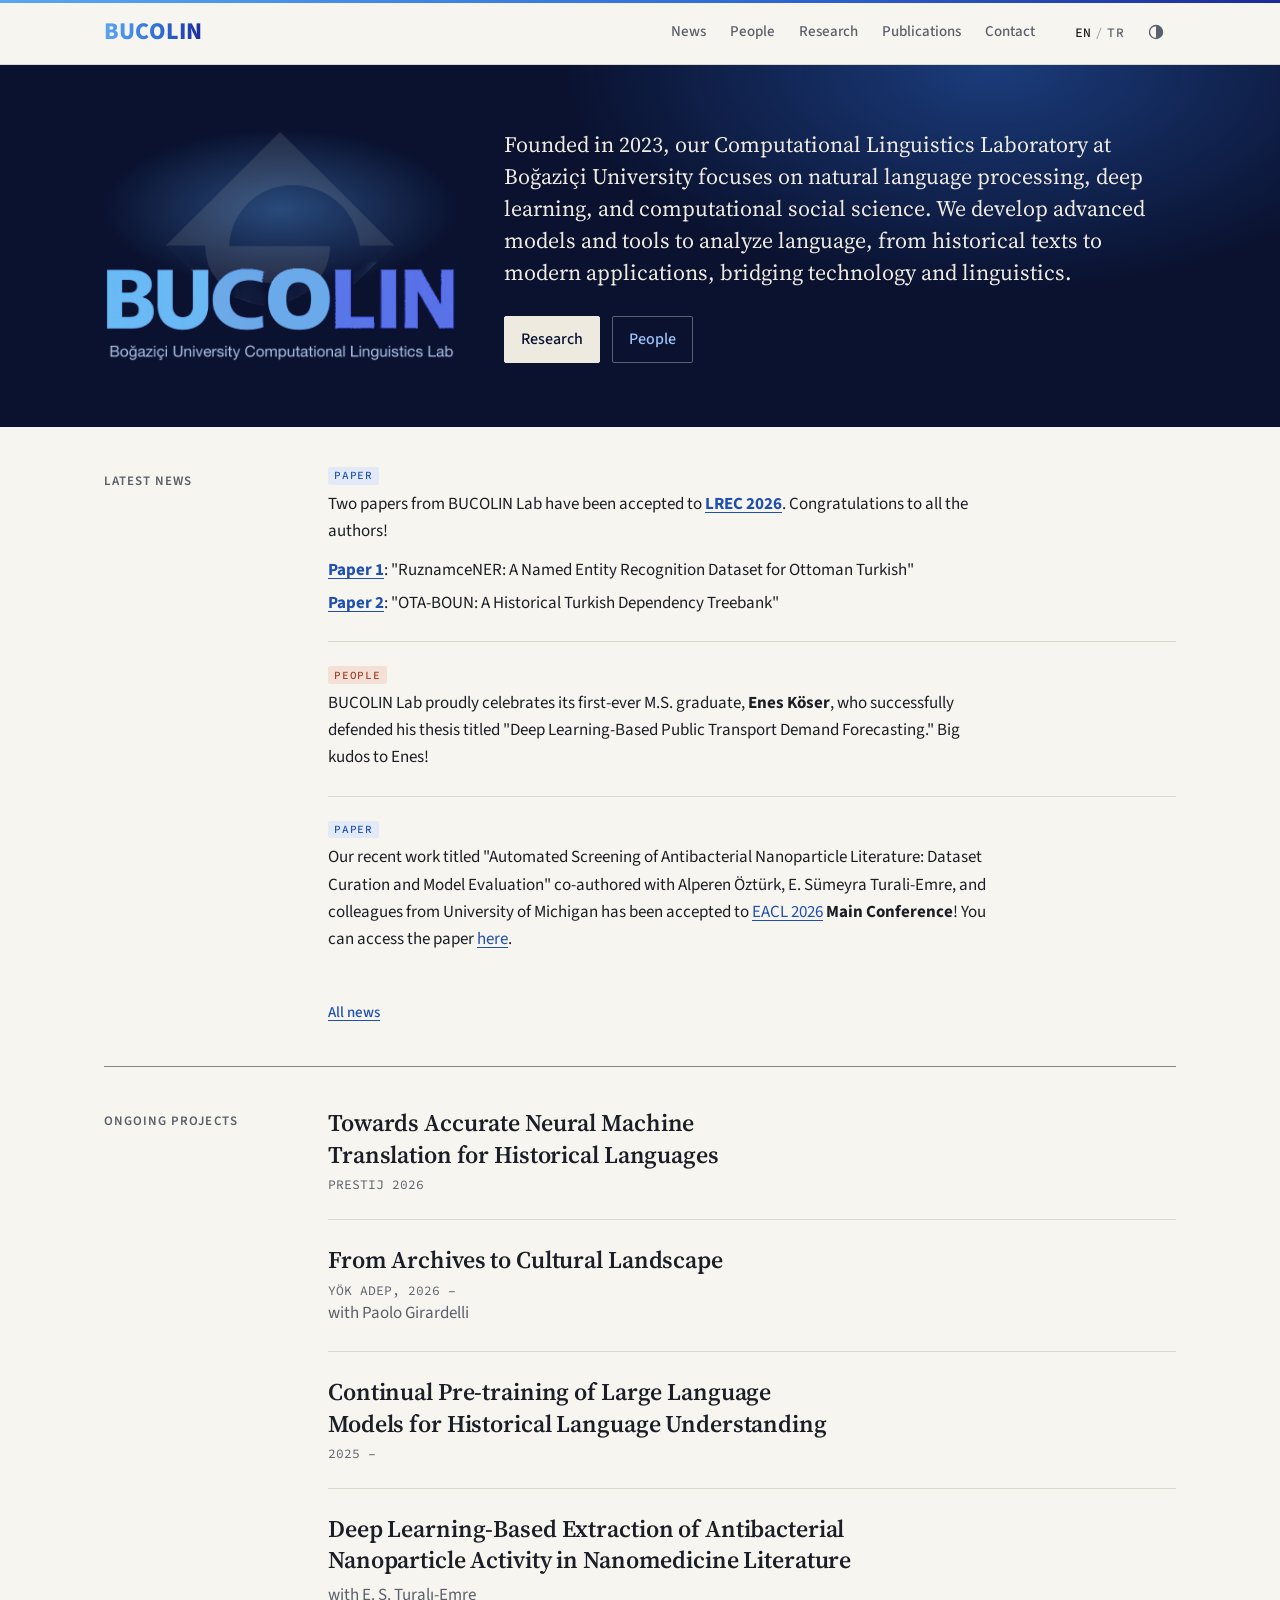
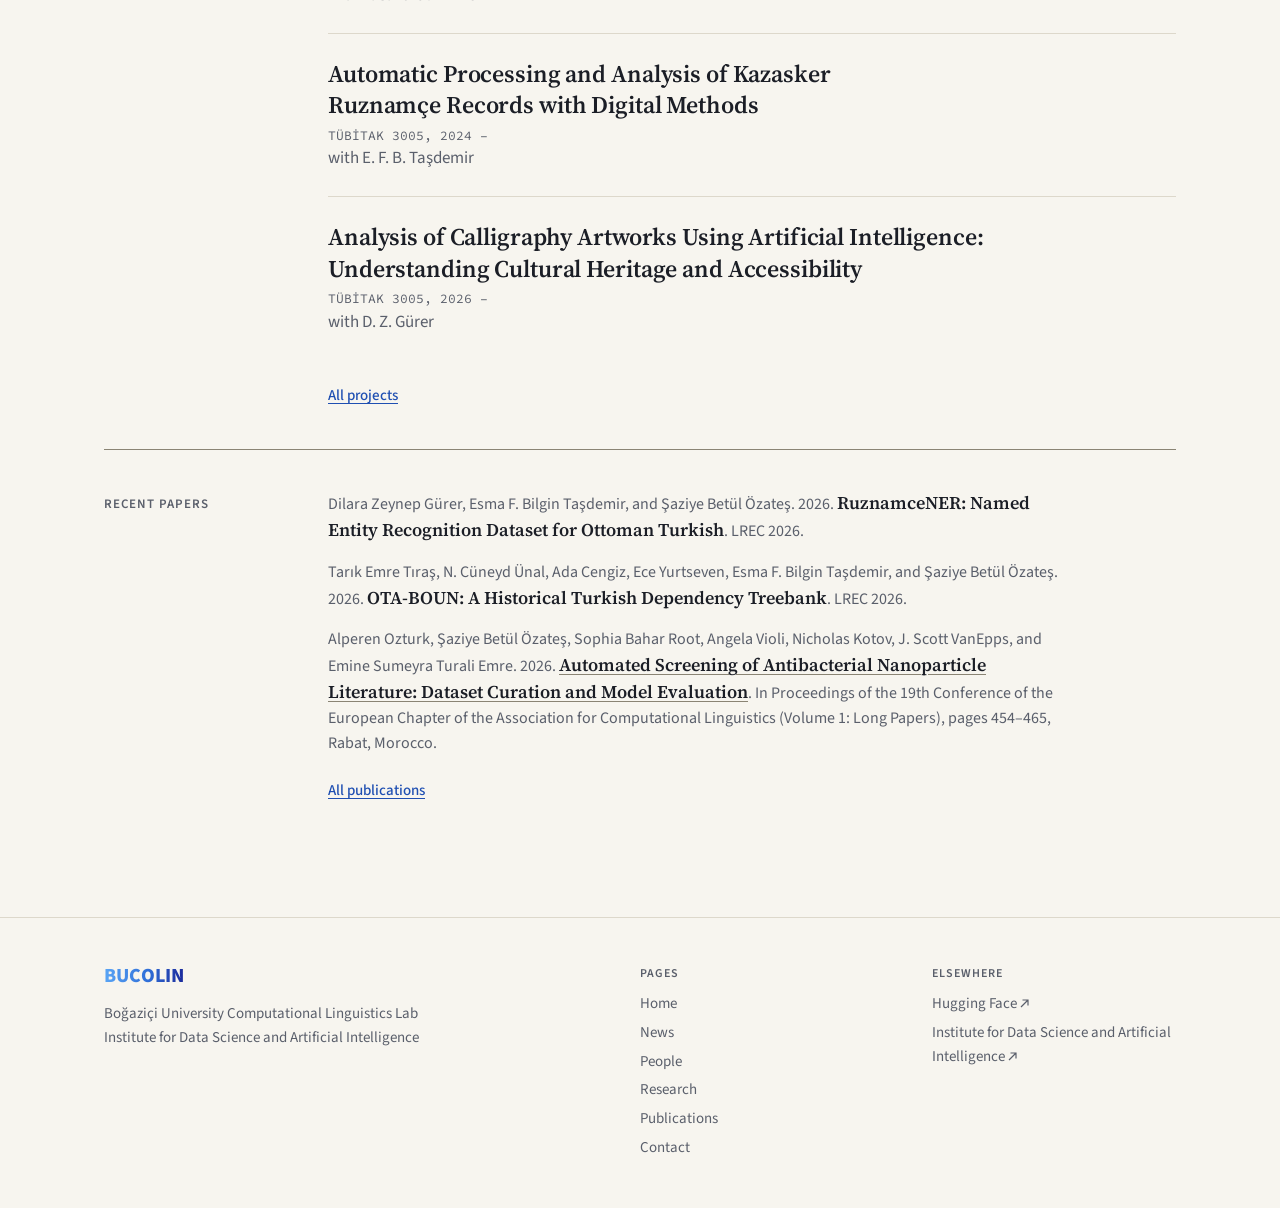
==== commit d82b8dd8: "Update index.html" ====
--- a/bucolin-lab/index.html
+++ b/bucolin-lab/index.html
@@ -22,7 +22,7 @@
   <link rel="preconnect" href="https://fonts.gstatic.com" crossorigin>
   <link rel="stylesheet" href="https://fonts.googleapis.com/css2?family=Source+Code+Pro:wght@400;500&family=Source+Sans+3:wght@400;500;600;800&family=Source+Serif+4:ital,opsz,wght@0,8..60,400;0,8..60,600;1,8..60,400&display=swap">
   <link rel="stylesheet" href="css/site.css">
-  <link rel="stylesheet" href="css/new-style.css">
+  <link rel="stylesheet" href="css/newstyle.css">
   <script src="js/prefs.js"></script>
 </head>
 <body data-page="home">
--- a/bucolin-lab/css/newstyle.css
+++ b/bucolin-lab/css/newstyle.css
@@ -0,0 +1,292 @@
+/* BUCOLIN: a bolder layer on top of site.css.
+   Load it AFTER site.css:
+     <link rel="stylesheet" href="css/site.css">
+     <link rel="stylesheet" href="css/striking.css">
+
+   The idea: the page stays quiet and editorial, and the one loud thing is the
+   home hero, a deep-navy band with dependency arcs that draw in once. The
+   logo's three blues are used as a brand stripe, and type does the rest. */
+
+:root {
+  --ink: #0a1230;   /* the logo's navy, taken darker */
+  --ink-text: #eeeae0;
+  --ink-link: #9cc3fa;
+  --mark-gradient: linear-gradient(90deg, var(--mark-1), var(--mark-2) 55%, var(--mark-3));
+}
+
+/* the hero below extends sideways past the viewport; this stops a scrollbar */
+body { overflow-x: clip; }
+
+
+/* ---------- brand stripe on the header ---------- */
+
+.site-header::before {
+  content: "";
+  position: absolute;
+  inset: 0 0 auto;
+  height: 3px;
+  background: var(--mark-gradient);
+}
+
+
+/* ---------- type: bigger, tighter, more confident ---------- */
+
+.page-head h1 {
+  font-size: clamp(2.75rem, 1.8rem + 4vw, 4.75rem);
+  font-weight: 700;
+  line-height: 1.02;
+  letter-spacing: -0.025em;
+  font-optical-sizing: auto;
+}
+.page-head .lead { font-size: 1.375rem; }
+
+/* years are the content of the margin on the publications page, so let them be big */
+.label.year {
+  font-size: 2.5rem;
+  line-height: 1;
+  color: var(--accent);
+  font-feature-settings: "onum" 1;
+}
+
+.entry h3 { font-size: 1.5rem; letter-spacing: -0.005em; }
+.reference .title { font-size: 1.125rem; }
+
+.section { border-top-color: var(--rule); }
+
+
+/* ---------- home hero: the one loud thing ---------- */
+
+.hero {
+  position: relative;
+  isolation: isolate;
+  padding-block: 4.5rem 5rem;
+  color: var(--ink-text);
+  /* the band runs edge to edge even though .hero sits inside .wrap */
+  clip-path: inset(0 -100vmax);
+}
+.hero::before {
+  content: "";
+  position: absolute;
+  inset: 0 -100vmax;
+  z-index: -1;
+  background:
+    radial-gradient(38rem 20rem at calc(50% + 22rem) 0, rgba(47, 111, 216, 0.45), transparent 70%),
+    var(--ink);
+}
+
+/* the original navy lettering is unreadable on the band, so always use the dark logo */
+.hero .logo { background-image: url(../img/logo-dark.png); }
+
+.hero .lead {
+  font-size: 1.5rem;
+  line-height: 1.45;
+  color: var(--ink-text);
+}
+
+.hero a { color: var(--ink-link); }
+.hero a:hover { color: #fff; }
+
+/* the home links become real buttons: first one filled, the rest outlined */
+.hero .links { gap: 0.75rem; }
+.hero .links a {
+  padding: 0.6rem 1rem;
+  border: 1px solid rgba(238, 234, 224, 0.35);
+  border-radius: 2px;
+  text-decoration: none;
+}
+.hero .links a:hover { border-color: #fff; }
+.hero .links a:first-child {
+  color: var(--ink);
+  background: var(--ink-text);
+  border-color: var(--ink-text);
+}
+.hero .links a:first-child:hover { background: #fff; }
+
+/* dependency arcs over five tokens, the picture of what the lab does.
+   Only where there is empty room to the right of the logo. */
+.hero::after {
+  content: "";
+  display: none;
+  position: absolute;
+  top: 5.5rem;
+  right: 0;
+  width: 18rem;
+  aspect-ratio: 320 / 140;
+  background: url("data:image/svg+xml,%3Csvg xmlns='http://www.w3.org/2000/svg' viewBox='0 0 320 140' fill='none' stroke-linecap='round'%3E%3Cg stroke='%235aa5f5' stroke-width='1.5'%3E%3Cpath d='M35 116C35 90 95 90 95 116'/%3E%3Cpath d='M95 116C95 14 275 14 275 116' stroke='%238fc3ff'/%3E%3Cpath d='M155 116C155 90 215 90 215 116'/%3E%3C/g%3E%3Cg fill='%230a1230' stroke='%235aa5f5'%3E%3Crect x='10' y='116' width='50' height='16' rx='2'/%3E%3Crect x='70' y='116' width='50' height='16' rx='2'/%3E%3Crect x='130' y='116' width='50' height='16' rx='2'/%3E%3Crect x='190' y='116' width='50' height='16' rx='2'/%3E%3Crect x='250' y='116' width='50' height='16' rx='2'/%3E%3C/g%3E%3Cg fill='%238fc3ff'%3E%3Ccircle cx='95' cy='113' r='2.5'/%3E%3Ccircle cx='275' cy='113' r='2.5'/%3E%3Ccircle cx='215' cy='113' r='2.5'/%3E%3C/g%3E%3C/svg%3E") center / contain no-repeat;
+}
+@media (min-width: 75rem) {
+  .hero::after { display: block; }
+}
+
+/* the single orchestrated motion: the arcs are drawn in, left to right, once */
+@media (prefers-reduced-motion: no-preference) {
+  .hero::after { animation: arcs-in 1.4s 0.3s cubic-bezier(0.2, 0.7, 0.2, 1) backwards; }
+}
+@keyframes arcs-in {
+  from { clip-path: inset(0 100% 0 0); }
+  to   { clip-path: inset(0 0 0 0); }
+}
+
+@media (max-width: 59.99rem) {
+  .hero { padding-block: 2.5rem 3rem; }
+  .hero .lead { font-size: 1.25rem; }
+}
+
+
+/* ---------- hero layout: logo on the left, lab description on the right ---------- */
+
+@media (min-width: 60rem) {
+  .hero {
+    display: grid;
+    grid-template-columns: 16rem minmax(0, 1fr);
+    column-gap: 3rem;
+    align-content: center;
+    align-items: center;
+  }
+  .hero .logo {
+    grid-column: 1;
+    grid-row: 1 / span 5;
+    width: 100%;
+  }
+  /* everything else (description, buttons) stacks in the right column */
+  .hero > :not(.logo) { grid-column: 2; }
+  .hero .lead { margin-top: 0; font-size: 1.375rem; }
+
+  /* the arcs had their room beside the logo; with the new layout they are hidden */
+  .hero::after { display: none; }
+}
+
+
+/* ====================================================================
+   NEWS PAGE (body[data-page="news"])
+   A navy title band like the home hero, then a timeline where the colour
+   of each item's left edge is its category (the same colours as the tags).
+   ==================================================================== */
+
+/* ---------- title band ---------- */
+
+body[data-page="news"] .page-head {
+  position: relative;
+  isolation: isolate;
+  padding-block: 4rem 3.5rem;
+  color: var(--ink-text);
+  clip-path: inset(0 -100vmax);
+}
+body[data-page="news"] .page-head::before {
+  content: "";
+  position: absolute;
+  inset: 0 -100vmax;
+  z-index: -1;
+  background:
+    radial-gradient(34rem 18rem at calc(50% + 20rem) 100%, rgba(47, 111, 216, 0.4), transparent 70%),
+    var(--ink);
+}
+body[data-page="news"] .page-head h1 {
+  font-size: clamp(2.75rem, 1.8rem + 3.2vw, 4.5rem);
+  letter-spacing: -0.025em;
+}
+body[data-page="news"] .page-head .gloss { color: rgba(238, 234, 224, 0.65); }
+body[data-page="news"] .page-head .lead { color: var(--ink-text); }
+
+/* filters, restyled for the dark band */
+body[data-page="news"] .page-head .filters button {
+  padding: 0.4rem 0.9rem;
+  color: rgba(238, 234, 224, 0.85);
+  border-color: rgba(238, 234, 224, 0.3);
+}
+body[data-page="news"] .page-head .filters button:hover {
+  color: #fff;
+  border-color: #fff;
+}
+body[data-page="news"] .page-head .filters button[aria-pressed="true"] {
+  color: var(--ink);
+  background: var(--ink-text);
+  border-color: var(--ink-text);
+}
+
+/* ---------- timeline ---------- */
+
+body[data-page="news"] .entry {
+  --c: var(--tag-paper);
+  padding: 1.5rem 0 1.5rem 1.75rem;
+  border-left: 4px solid var(--c);
+}
+body[data-page="news"] .entry + .entry { border-top: 0; }
+body[data-page="news"] .entry:first-child { padding-top: 1.5rem; }
+body[data-page="news"] .entry:last-child { padding-bottom: 1.5rem; }
+
+body[data-page="news"] .entry:has(.tag[data-tag="resource"]) { --c: var(--tag-resource); }
+body[data-page="news"] .entry:has(.tag[data-tag="people"])   { --c: var(--tag-people); }
+body[data-page="news"] .entry:has(.tag[data-tag="award"])    { --c: var(--tag-award); }
+
+/* awards are the headline items, so they get a tinted panel */
+body[data-page="news"] .entry:has(.tag[data-tag="award"]) {
+  padding-right: 1.75rem;
+  background: var(--tag-award-bg);
+}
+
+body[data-page="news"] .entry h3 {
+  font-size: clamp(1.5rem, 1.2rem + 1vw, 1.875rem);
+  line-height: 1.2;
+}
+
+/* the date leads each item, so it is set larger than the usual small meta line */
+body[data-page="news"] .kicker .meta {
+  font-size: 0.9375rem;
+  font-weight: 500;
+  color: var(--text);
+}
+
+@media (max-width: 59.99rem) {
+  body[data-page="news"] .page-head { padding-block: 2.5rem 2.5rem; }
+}
+
+
+/* ---------- hero refinements ---------- */
+
+/* no seam where the band meets the first section */
+.hero + .section { border-top: 0; }
+
+@media (min-width: 60rem) {
+  .hero {
+    /* the logo now starts at the page's left edge, under the wordmark */
+    padding-left: 0;
+    padding-block: 4rem;
+    grid-template-columns: 22rem minmax(0, 1fr);
+  }
+}
+
+/* A soft blue glow behind the logo, so the dark emblem in logo-dark.png reads
+   as a silhouette instead of vanishing into the navy. */
+:root .hero .logo {
+  background:
+    url(../img/logo-dark.png) center / contain no-repeat,
+    radial-gradient(closest-side at 50% 34%, rgba(90, 165, 245, 0.38), transparent) no-repeat;
+}
+
+
+/* ---------- news: readable item text ---------- */
+
+body[data-page="news"] .page-head + .section { border-top: 0; }
+
+/* most news items are a sentence or two with no heading, so the paragraph is the
+   content and is set at reading size, in the serif used for lead text */
+body[data-page="news"] .entry p {
+  max-width: 42rem;
+  font: 400 1.3125rem/1.5 var(--serif);
+}
+body[data-page="news"] .entry h3 + p,
+body[data-page="news"] .entry .kicker + p { margin-top: 0.6rem; }
+
+body[data-page="news"] .more-lines { font: 400 1.125rem/1.5 var(--serif); }
+
+body[data-page="news"] .tag {
+  padding: 0.3rem 0.55rem;
+  font-size: 0.75rem;
+}
+body[data-page="news"] .kicker { gap: 0.5rem 1rem; }
+body[data-page="news"] .links { font-size: 1rem; }
+
+@media (max-width: 39.99rem) {
+  body[data-page="news"] .entry p { font-size: 1.1875rem; }
+}
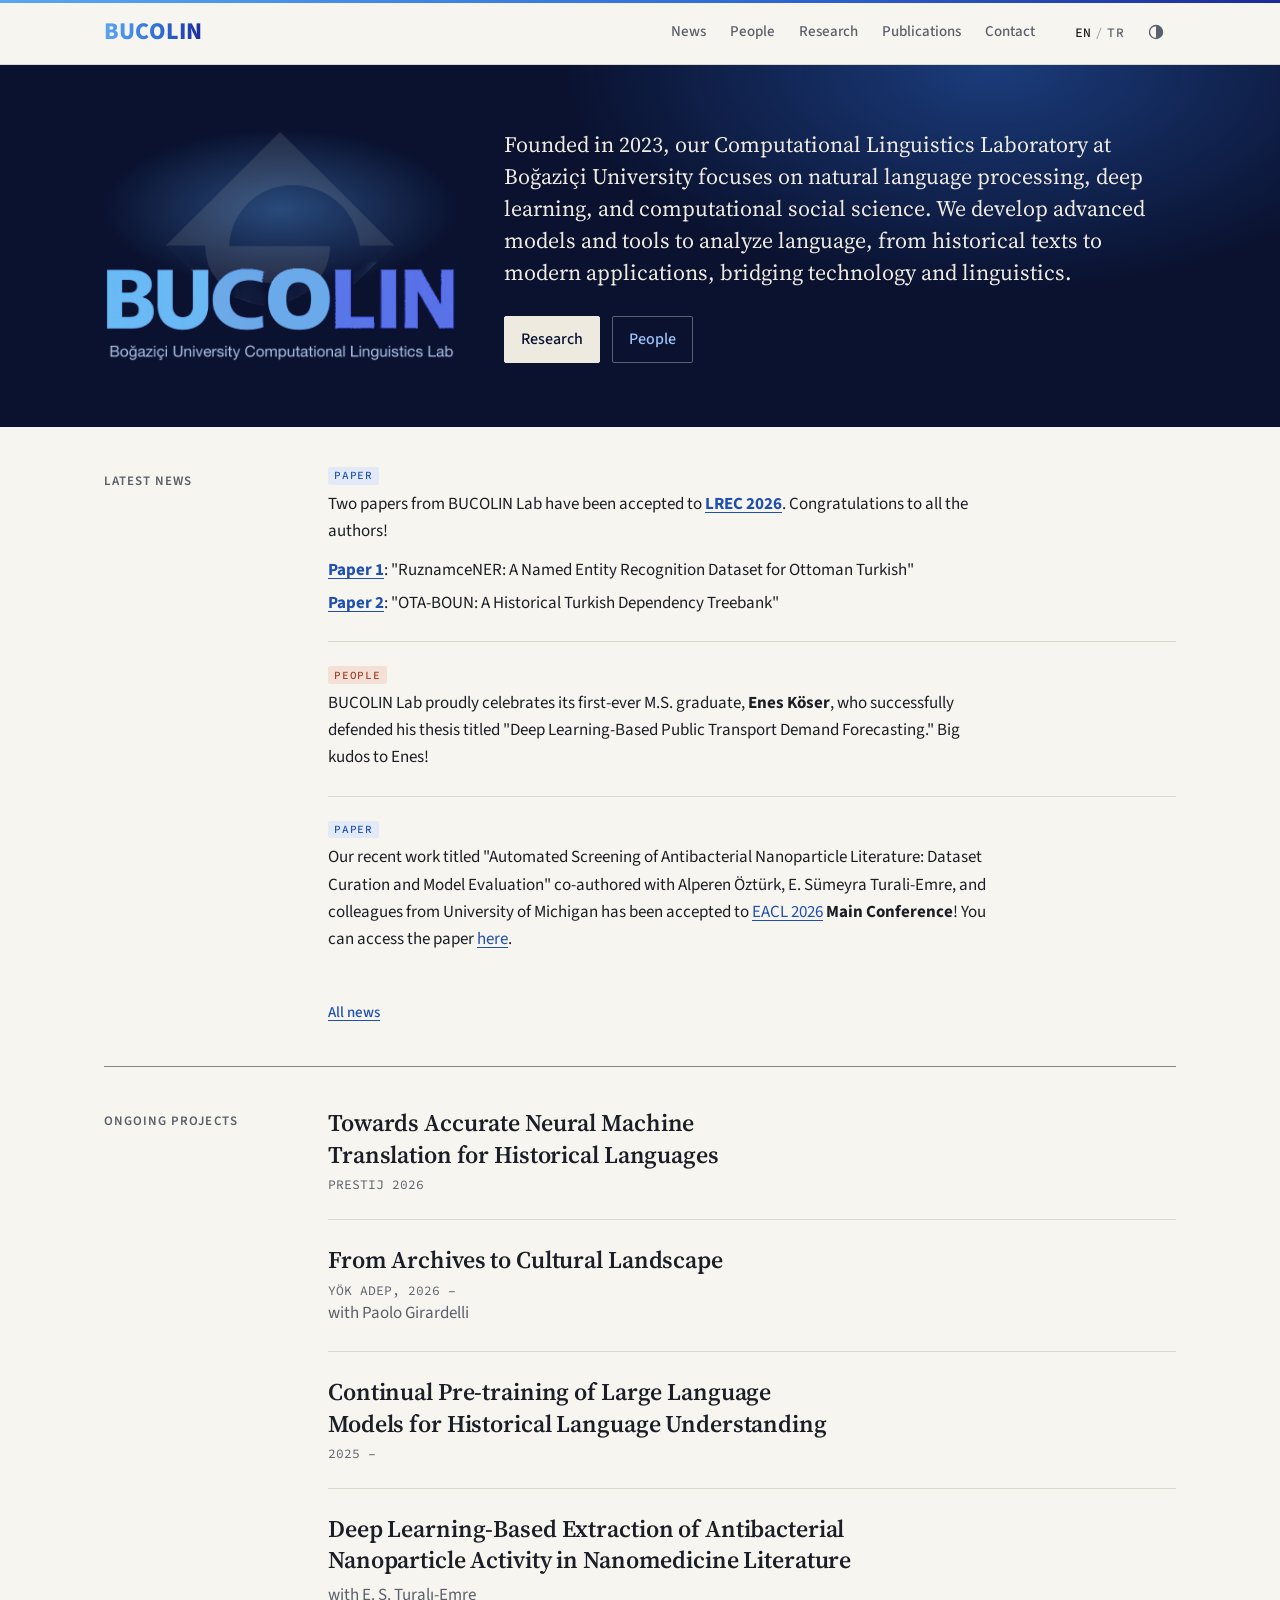
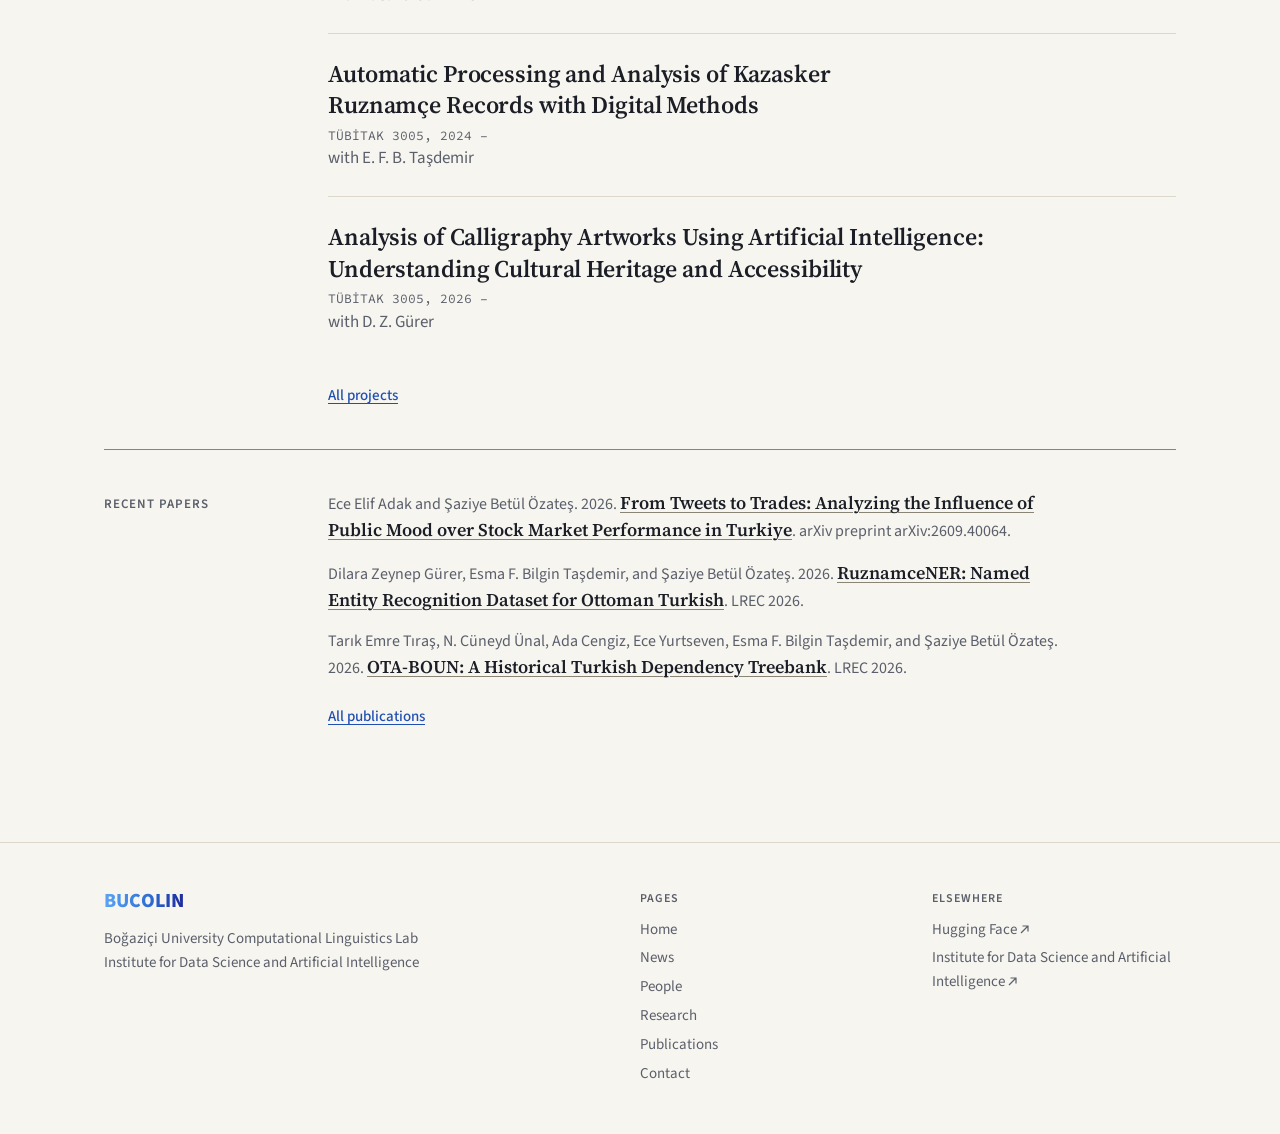
==== commit 70007e96: "Update index.html" ====
--- a/bucolin-lab/index.html
+++ b/bucolin-lab/index.html
@@ -4,13 +4,13 @@
   <meta charset="utf-8">
   <meta name="viewport" content="width=device-width, initial-scale=1">
   <title>BUCOLIN · Boğaziçi University Computational Linguistics Lab</title>
-  <meta name="description" content="Founded in 2023, our Computational Linguistics Laboratory at Boğaziçi University focuses on natural language processing, deep learning, and computational social science. We develop advanced models and tools to analyze language, from historical texts to modern applications, bridging technology and linguistics.">
+  <meta name="description" content="Founded in 2023, our Computational Linguistics Laboratory at Boğaziçi University focuses on natural language processing, machine learning and deep learning applications, and computational social science. We develop advanced models and tools for analysis and prediction across diverse data, from historical sources to modern applications, bridging technology, linguistics, and the social sciences.">
   <link rel="canonical" href="https://sb-b.github.io/bucolin-lab/">
 
   <meta property="og:type" content="website">
   <meta property="og:site_name" content="BUCOLIN">
   <meta property="og:title" content="BUCOLIN · Boğaziçi University Computational Linguistics Lab">
-  <meta property="og:description" content="Founded in 2023, our Computational Linguistics Laboratory at Boğaziçi University focuses on natural language processing, deep learning, and computational social science. We develop advanced models and tools to analyze language, from historical texts to modern applications, bridging technology and linguistics.">
+  <meta property="og:description" content="Founded in 2023, our Computational Linguistics Laboratory at Boğaziçi University focuses on natural language processing, deep learning, and computational social science. We develop advanced models and tools for analysis and prediction across diverse data, from historical sources to modern applications, bridging technology, linguistics, and the social sciences.">
   <meta property="og:url" content="https://sb-b.github.io/bucolin-lab/">
   <meta property="og:image" content="https://sb-b.github.io/bucolin-lab/img/card.png">
   <meta name="twitter:card" content="summary_large_image">
--- a/bucolin-lab/css/newstyle.css
+++ b/bucolin-lab/css/newstyle.css
@@ -158,21 +158,21 @@
 
 
 /* ====================================================================
-   NEWS PAGE (body[data-page="news"])
+   INNER PAGES (news, people, publications, research/projects)
    A navy title band like the home hero, then a timeline where the colour
    of each item's left edge is its category (the same colours as the tags).
    ==================================================================== */
 
 /* ---------- title band ---------- */
 
-body[data-page="news"] .page-head {
+body:is([data-page="news"], [data-page="people"], [data-page="publications"], [data-page="research"], [data-page="projects"]) .page-head {
   position: relative;
   isolation: isolate;
   padding-block: 4rem 3.5rem;
   color: var(--ink-text);
   clip-path: inset(0 -100vmax);
 }
-body[data-page="news"] .page-head::before {
+body:is([data-page="news"], [data-page="people"], [data-page="publications"], [data-page="research"], [data-page="projects"]) .page-head::before {
   content: "";
   position: absolute;
   inset: 0 -100vmax;
@@ -181,24 +181,24 @@
     radial-gradient(34rem 18rem at calc(50% + 20rem) 100%, rgba(47, 111, 216, 0.4), transparent 70%),
     var(--ink);
 }
-body[data-page="news"] .page-head h1 {
+body:is([data-page="news"], [data-page="people"], [data-page="publications"], [data-page="research"], [data-page="projects"]) .page-head h1 {
   font-size: clamp(2.75rem, 1.8rem + 3.2vw, 4.5rem);
   letter-spacing: -0.025em;
 }
-body[data-page="news"] .page-head .gloss { color: rgba(238, 234, 224, 0.65); }
-body[data-page="news"] .page-head .lead { color: var(--ink-text); }
+body:is([data-page="news"], [data-page="people"], [data-page="publications"], [data-page="research"], [data-page="projects"]) .page-head .gloss { color: rgba(238, 234, 224, 0.65); }
+body:is([data-page="news"], [data-page="people"], [data-page="publications"], [data-page="research"], [data-page="projects"]) .page-head .lead { color: var(--ink-text); }
 
 /* filters, restyled for the dark band */
-body[data-page="news"] .page-head .filters button {
+body:is([data-page="news"], [data-page="people"], [data-page="publications"], [data-page="research"], [data-page="projects"]) .page-head .filters button {
   padding: 0.4rem 0.9rem;
   color: rgba(238, 234, 224, 0.85);
   border-color: rgba(238, 234, 224, 0.3);
 }
-body[data-page="news"] .page-head .filters button:hover {
+body:is([data-page="news"], [data-page="people"], [data-page="publications"], [data-page="research"], [data-page="projects"]) .page-head .filters button:hover {
   color: #fff;
   border-color: #fff;
 }
-body[data-page="news"] .page-head .filters button[aria-pressed="true"] {
+body:is([data-page="news"], [data-page="people"], [data-page="publications"], [data-page="research"], [data-page="projects"]) .page-head .filters button[aria-pressed="true"] {
   color: var(--ink);
   background: var(--ink-text);
   border-color: var(--ink-text);
@@ -206,39 +206,39 @@
 
 /* ---------- timeline ---------- */
 
-body[data-page="news"] .entry {
+body:is([data-page="news"], [data-page="people"], [data-page="publications"], [data-page="research"], [data-page="projects"]) .entry {
   --c: var(--tag-paper);
   padding: 1.5rem 0 1.5rem 1.75rem;
   border-left: 4px solid var(--c);
 }
-body[data-page="news"] .entry + .entry { border-top: 0; }
-body[data-page="news"] .entry:first-child { padding-top: 1.5rem; }
-body[data-page="news"] .entry:last-child { padding-bottom: 1.5rem; }
-
-body[data-page="news"] .entry:has(.tag[data-tag="resource"]) { --c: var(--tag-resource); }
-body[data-page="news"] .entry:has(.tag[data-tag="people"])   { --c: var(--tag-people); }
-body[data-page="news"] .entry:has(.tag[data-tag="award"])    { --c: var(--tag-award); }
+body:is([data-page="news"], [data-page="people"], [data-page="publications"], [data-page="research"], [data-page="projects"]) .entry + .entry { border-top: 0; }
+body:is([data-page="news"], [data-page="people"], [data-page="publications"], [data-page="research"], [data-page="projects"]) .entry:first-child { padding-top: 1.5rem; }
+body:is([data-page="news"], [data-page="people"], [data-page="publications"], [data-page="research"], [data-page="projects"]) .entry:last-child { padding-bottom: 1.5rem; }
+
+body:is([data-page="news"], [data-page="people"], [data-page="publications"], [data-page="research"], [data-page="projects"]) .entry:has(.tag[data-tag="resource"]) { --c: var(--tag-resource); }
+body:is([data-page="news"], [data-page="people"], [data-page="publications"], [data-page="research"], [data-page="projects"]) .entry:has(.tag[data-tag="people"])   { --c: var(--tag-people); }
+body:is([data-page="news"], [data-page="people"], [data-page="publications"], [data-page="research"], [data-page="projects"]) .entry:has(.tag[data-tag="award"])    { --c: var(--tag-award); }
 
 /* awards are the headline items, so they get a tinted panel */
-body[data-page="news"] .entry:has(.tag[data-tag="award"]) {
+body:is([data-page="news"], [data-page="people"], [data-page="publications"], [data-page="research"], [data-page="projects"]) .entry:has(.tag[data-tag="award"]) {
   padding-right: 1.75rem;
   background: var(--tag-award-bg);
 }
 
-body[data-page="news"] .entry h3 {
+body:is([data-page="news"], [data-page="people"], [data-page="publications"], [data-page="research"], [data-page="projects"]) .entry h3 {
   font-size: clamp(1.5rem, 1.2rem + 1vw, 1.875rem);
   line-height: 1.2;
 }
 
 /* the date leads each item, so it is set larger than the usual small meta line */
-body[data-page="news"] .kicker .meta {
+body:is([data-page="news"], [data-page="people"], [data-page="publications"], [data-page="research"], [data-page="projects"]) .kicker .meta {
   font-size: 0.9375rem;
   font-weight: 500;
   color: var(--text);
 }
 
 @media (max-width: 59.99rem) {
-  body[data-page="news"] .page-head { padding-block: 2.5rem 2.5rem; }
+  body:is([data-page="news"], [data-page="people"], [data-page="publications"], [data-page="research"], [data-page="projects"]) .page-head { padding-block: 2.5rem 2.5rem; }
 }
 
 
@@ -267,26 +267,43 @@
 
 /* ---------- news: readable item text ---------- */
 
-body[data-page="news"] .page-head + .section { border-top: 0; }
+body:is([data-page="news"], [data-page="people"], [data-page="publications"], [data-page="research"], [data-page="projects"]) .page-head + .section { border-top: 0; }
 
 /* most news items are a sentence or two with no heading, so the paragraph is the
    content and is set at reading size, in the serif used for lead text */
-body[data-page="news"] .entry p {
+body:is([data-page="news"], [data-page="people"], [data-page="publications"], [data-page="research"], [data-page="projects"]) .entry p {
   max-width: 42rem;
   font: 400 1.3125rem/1.5 var(--serif);
 }
-body[data-page="news"] .entry h3 + p,
-body[data-page="news"] .entry .kicker + p { margin-top: 0.6rem; }
-
-body[data-page="news"] .more-lines { font: 400 1.125rem/1.5 var(--serif); }
-
-body[data-page="news"] .tag {
+body:is([data-page="news"], [data-page="people"], [data-page="publications"], [data-page="research"], [data-page="projects"]) .entry h3 + p,
+body:is([data-page="news"], [data-page="people"], [data-page="publications"], [data-page="research"], [data-page="projects"]) .entry .kicker + p { margin-top: 0.6rem; }
+
+body:is([data-page="news"], [data-page="people"], [data-page="publications"], [data-page="research"], [data-page="projects"]) .more-lines { font: 400 1.125rem/1.5 var(--serif); }
+
+body:is([data-page="news"], [data-page="people"], [data-page="publications"], [data-page="research"], [data-page="projects"]) .tag {
   padding: 0.3rem 0.55rem;
   font-size: 0.75rem;
 }
-body[data-page="news"] .kicker { gap: 0.5rem 1rem; }
-body[data-page="news"] .links { font-size: 1rem; }
+body:is([data-page="news"], [data-page="people"], [data-page="publications"], [data-page="research"], [data-page="projects"]) .kicker { gap: 0.5rem 1rem; }
+body:is([data-page="news"], [data-page="people"], [data-page="publications"], [data-page="research"], [data-page="projects"]) .links { font-size: 1rem; }
 
 @media (max-width: 39.99rem) {
-  body[data-page="news"] .entry p { font-size: 1.1875rem; }
-}
+  body:is([data-page="news"], [data-page="people"], [data-page="publications"], [data-page="research"], [data-page="projects"]) .entry p { font-size: 1.1875rem; }
+}
+
+
+/* ---------- page-specific text sizes ---------- */
+
+/* people */
+body[data-page="people"] .person { padding-block: 1.5rem; }
+body[data-page="people"] .person .name { font-size: 1.375rem; }
+body[data-page="people"] .person p { font-size: 1.0625rem; }
+body[data-page="people"] .people.faculty .name { font-size: 1.875rem; }
+body[data-page="people"] .people.faculty p { font-size: 1.1875rem; }
+
+/* publications */
+body[data-page="publications"] .reference { font-size: 1.125rem; line-height: 1.55; max-width: 48rem; }
+body[data-page="publications"] .reference .title { font-size: 1.3125rem; }
+
+/* research: project descriptions */
+body:is([data-page="research"], [data-page="projects"]) .entry p { max-width: 44rem; }
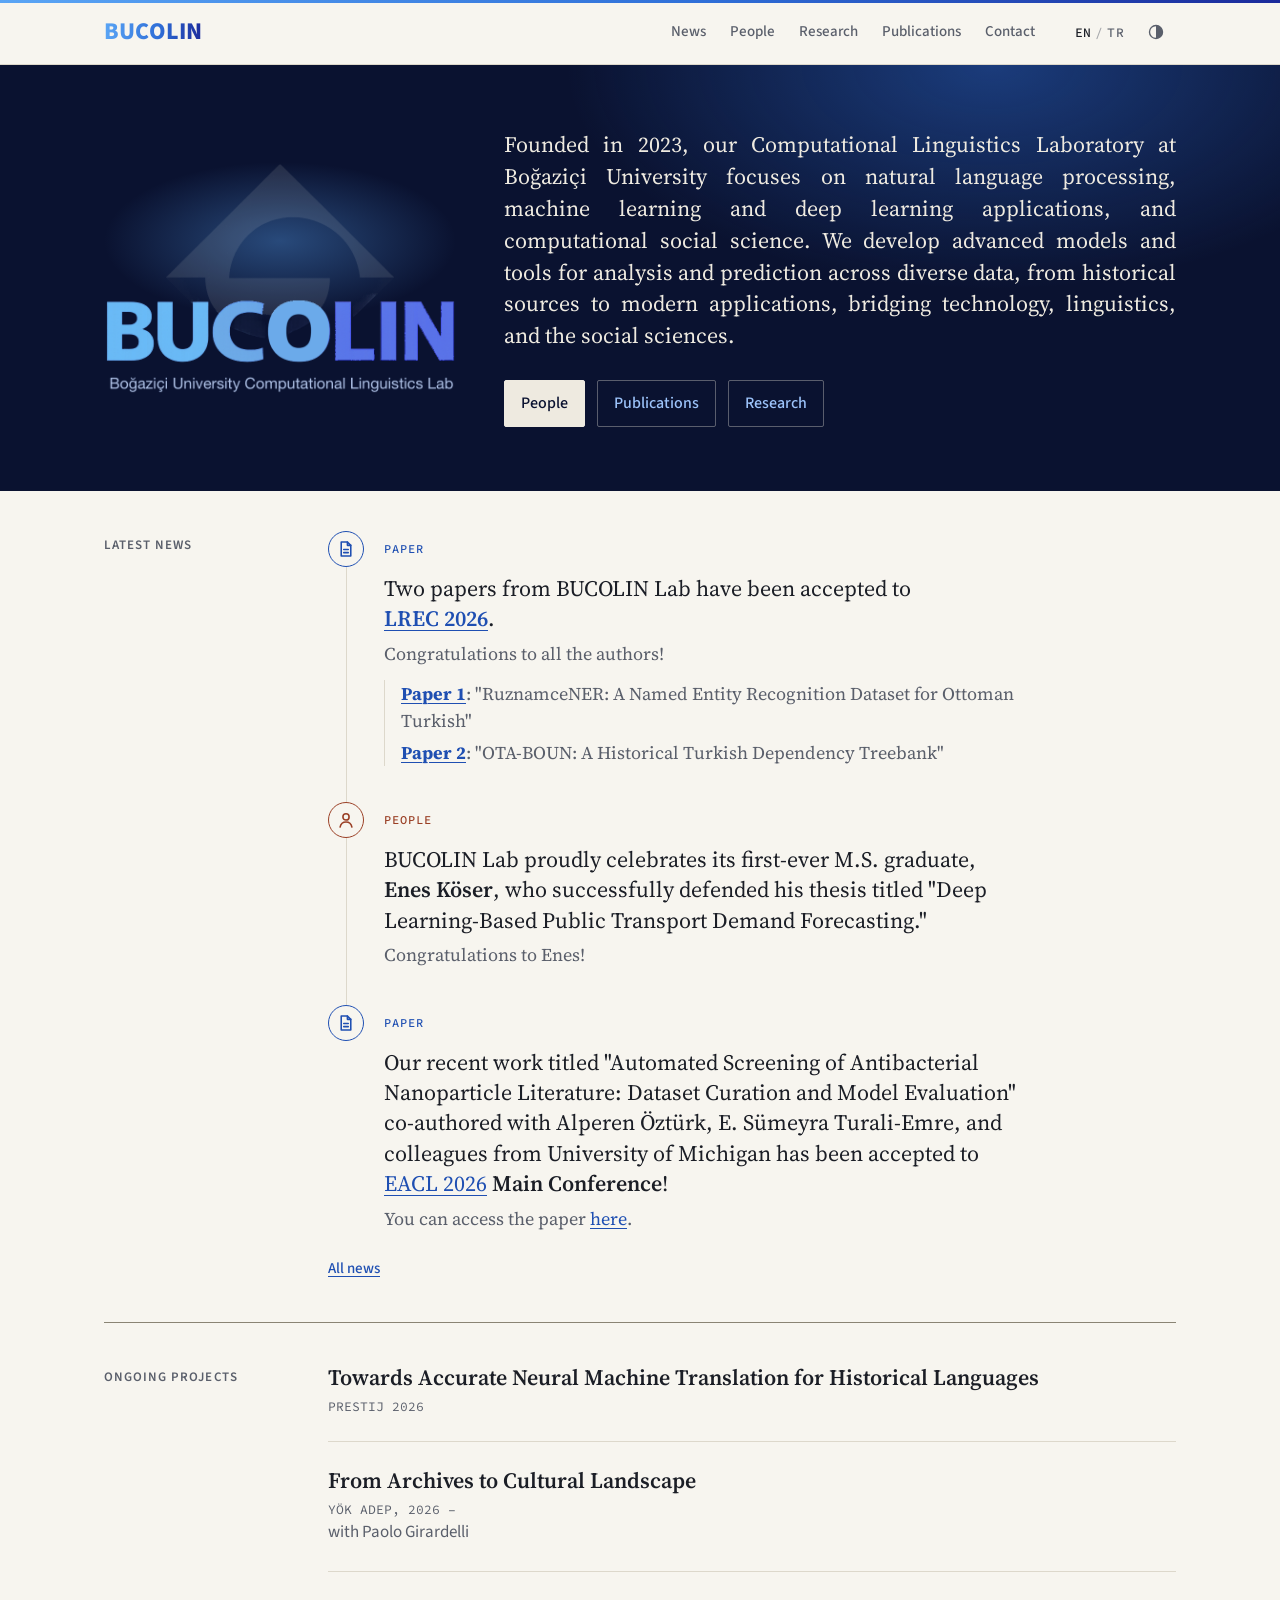
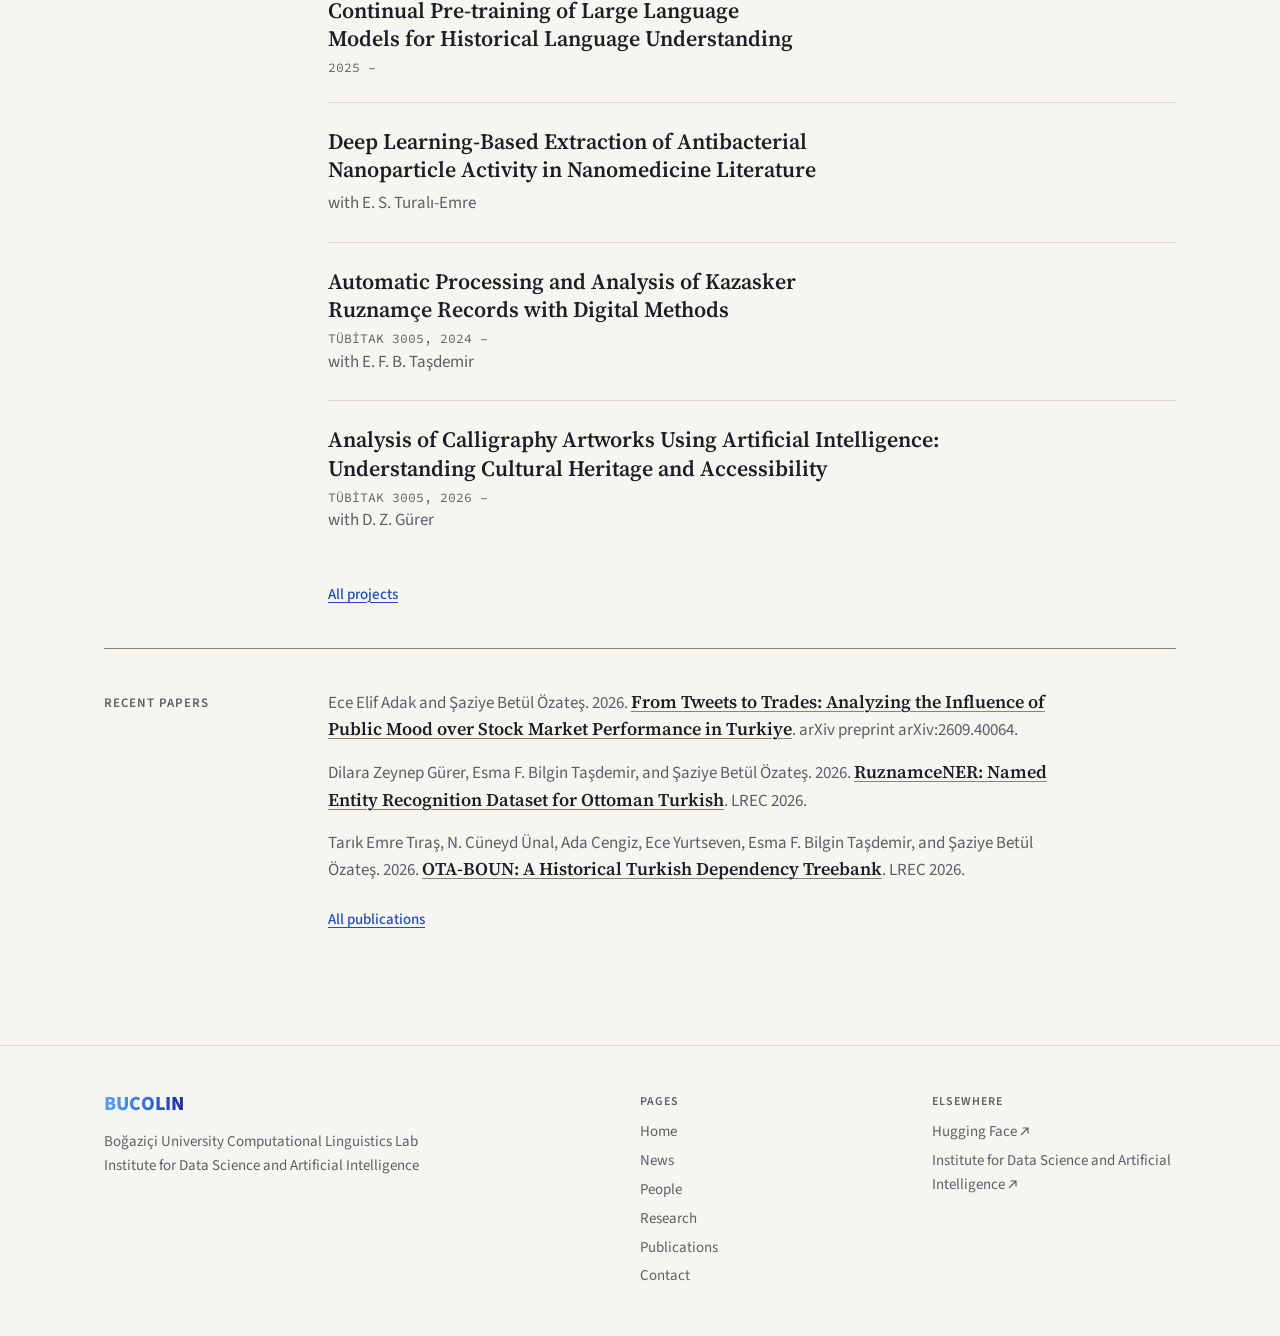
==== commit 44c0490e: "Use the same text sizes on every page Sizes are set once in site.css: one large serif size for intro" ====
--- a/bucolin-lab/index.html
+++ b/bucolin-lab/index.html
@@ -23,6 +23,7 @@
   <link rel="stylesheet" href="https://fonts.googleapis.com/css2?family=Source+Code+Pro:wght@400;500&family=Source+Sans+3:wght@400;500;600;800&family=Source+Serif+4:ital,opsz,wght@0,8..60,400;0,8..60,600;1,8..60,400&display=swap">
   <link rel="stylesheet" href="css/site.css">
   <link rel="stylesheet" href="css/newstyle.css">
+  <link rel="stylesheet" href="css/news.css">
   <script src="js/prefs.js"></script>
 </head>
 <body data-page="home">
--- a/bucolin-lab/css/site.css
+++ b/bucolin-lab/css/site.css
@@ -9,6 +9,10 @@
   --serif: "Source Serif 4", "Iowan Old Style", "Palatino Linotype", Georgia, serif;
   --sans: "Source Sans 3", system-ui, -apple-system, "Segoe UI", Roboto, sans-serif;
   --mono: "Source Code Pro", ui-monospace, "SF Mono", Menlo, Consolas, monospace;
+
+  /* text sizes, the same on every page; smaller on phones (see the end of the file) */
+  --size-large: 1.375rem;  /* intros, the first sentence of a news item, titles and names */
+  --size-prose: 1.125rem;  /* the rest of a news item, paper titles */
 
   --bg: #f7f5ef;
   --surface: #fdfcf9;
@@ -281,7 +285,7 @@
 .lead {
   max-width: 40rem;
   margin-top: 1.25rem;
-  font: 400 1.25rem/1.5 var(--serif);
+  font: 400 var(--size-large)/1.5 var(--serif);
 }
 
 
@@ -332,9 +336,6 @@
   .label.year { margin-bottom: 1rem; }
 }
 
-@media (max-width: 39.99rem) {
-  .lead { font-size: 1.125rem; }
-}
 
 
 /* ---------- entries (news items and projects) ---------- */
@@ -346,7 +347,7 @@
 
 .entry h3 {
   max-width: 46rem;
-  font: 600 1.3125rem/1.3 var(--serif);
+  font: 600 var(--size-large)/1.3 var(--serif);
   text-wrap: balance;
 }
 .entry h3 a { color: inherit; text-decoration: none; }
@@ -373,7 +374,7 @@
 /* looks like an entity label in an annotation tool, which is the idea */
 .tag {
   padding: 0.2rem 0.4rem;
-  font: 500 0.6875rem/1 var(--mono);
+  font: 500 0.75rem/1 var(--mono);
   letter-spacing: 0.06em;
   text-transform: uppercase;
   border-radius: 2px;
@@ -404,12 +405,11 @@
 /* a paper, set as a reference */
 .reference {
   max-width: 46rem;
-  font-size: 1rem;
   line-height: 1.55;
   color: var(--muted);
 }
 .reference + .reference { margin-top: 1rem; }
-.reference .title { font: 600 1.0625rem/1.4 var(--serif); color: var(--text); }
+.reference .title { font: 600 var(--size-prose)/1.4 var(--serif); color: var(--text); }
 .reference a.title { text-decoration-color: var(--rule); }
 .reference a.title:hover { color: var(--link); text-decoration-color: currentColor; }
 .reference:target .title { color: var(--link); }
@@ -485,17 +485,17 @@
 /* the top row of the grid needs no rule above it */
 .people .person:nth-child(-n + 2) { border-top: 0; padding-top: 0; }
 
-.person .name { font: 600 1.1875rem/1.3 var(--serif); color: var(--text); }
-.person p { font-size: 0.9375rem; color: var(--muted); }
+.person .name { font: 600 var(--size-large)/1.3 var(--serif); color: var(--text); }
+.person p { color: var(--muted); }
 .person a { color: inherit; }
+.person .links { margin-top: 0.3rem; }
 .person a:hover { color: var(--link); }
 .person .name a { text-decoration: none; }
 .person .name a:hover { text-decoration: underline; }
 
 .people.faculty { grid-template-columns: minmax(0, 1fr); }
 .people.faculty .person:nth-child(2) { border-top: 1px solid var(--border); padding-top: 1rem; }
-.people.faculty .name { font-size: 1.625rem; }
-.people.faculty p { font-size: 1rem; }
+.people.faculty .name { font-size: 1.75rem; }
 
 @media (max-width: 39.99rem) {
   .people { grid-template-columns: minmax(0, 1fr); }
@@ -541,6 +541,10 @@
 
 
 noscript p { padding-block: 3rem; max-width: 40rem; }
+
+@media (max-width: 39.99rem) {
+  :root { --size-large: 1.25rem; --size-prose: 1.0625rem; }
+}
 
 @media (prefers-reduced-motion: no-preference) {
   a, button { transition: color 120ms ease-out, background-color 120ms ease-out, border-color 120ms ease-out; }
--- a/bucolin-lab/css/newstyle.css
+++ b/bucolin-lab/css/newstyle.css
@@ -14,7 +14,10 @@
   --mark-gradient: linear-gradient(90deg, var(--mark-1), var(--mark-2) 55%, var(--mark-3));
 }
 
-/* the hero below extends sideways past the viewport; this stops a scrollbar */
+/* The navy bands below extend sideways past the page, and body cuts them off.
+   html needs an overflow of its own for that: otherwise the browser hands body's
+   overflow to the window, and the page can still be pushed sideways on a phone. */
+html { overflow-x: hidden; }
 body { overflow-x: clip; }
 
 
@@ -38,7 +41,6 @@
   letter-spacing: -0.025em;
   font-optical-sizing: auto;
 }
-.page-head .lead { font-size: 1.375rem; }
 
 /* years are the content of the margin on the publications page, so let them be big */
 .label.year {
@@ -48,8 +50,6 @@
   font-feature-settings: "onum" 1;
 }
 
-.entry h3 { font-size: 1.5rem; letter-spacing: -0.005em; }
-.reference .title { font-size: 1.125rem; }
 
 .section { border-top-color: var(--rule); }
 
@@ -78,7 +78,6 @@
 .hero .logo { background-image: url(../img/logo-dark.png); }
 
 .hero .lead {
-  font-size: 1.5rem;
   line-height: 1.45;
   color: var(--ink-text);
 }
@@ -129,7 +128,6 @@
 
 @media (max-width: 59.99rem) {
   .hero { padding-block: 2.5rem 3rem; }
-  .hero .lead { font-size: 1.25rem; }
 }
 
 
@@ -150,7 +148,7 @@
   }
   /* everything else (description, buttons) stacks in the right column */
   .hero > :not(.logo) { grid-column: 2; }
-  .hero .lead { margin-top: 0; font-size: 1.375rem; }
+  .hero .lead { margin-top: 0; }
 
   /* the arcs had their room beside the logo; with the new layout they are hidden */
   .hero::after { display: none; }
@@ -158,21 +156,21 @@
 
 
 /* ====================================================================
-   INNER PAGES (news, people, publications, research/projects)
+   INNER PAGES (every page but the home page)
    A navy title band like the home hero, then a timeline where the colour
    of each item's left edge is its category (the same colours as the tags).
    ==================================================================== */
 
 /* ---------- title band ---------- */
 
-body:is([data-page="news"], [data-page="people"], [data-page="publications"], [data-page="research"], [data-page="projects"]) .page-head {
+body:not([data-page="home"]) .page-head {
   position: relative;
   isolation: isolate;
   padding-block: 4rem 3.5rem;
   color: var(--ink-text);
   clip-path: inset(0 -100vmax);
 }
-body:is([data-page="news"], [data-page="people"], [data-page="publications"], [data-page="research"], [data-page="projects"]) .page-head::before {
+body:not([data-page="home"]) .page-head::before {
   content: "";
   position: absolute;
   inset: 0 -100vmax;
@@ -181,24 +179,24 @@
     radial-gradient(34rem 18rem at calc(50% + 20rem) 100%, rgba(47, 111, 216, 0.4), transparent 70%),
     var(--ink);
 }
-body:is([data-page="news"], [data-page="people"], [data-page="publications"], [data-page="research"], [data-page="projects"]) .page-head h1 {
+body:not([data-page="home"]) .page-head h1 {
   font-size: clamp(2.75rem, 1.8rem + 3.2vw, 4.5rem);
   letter-spacing: -0.025em;
 }
-body:is([data-page="news"], [data-page="people"], [data-page="publications"], [data-page="research"], [data-page="projects"]) .page-head .gloss { color: rgba(238, 234, 224, 0.65); }
-body:is([data-page="news"], [data-page="people"], [data-page="publications"], [data-page="research"], [data-page="projects"]) .page-head .lead { color: var(--ink-text); }
+body:not([data-page="home"]) .page-head .gloss { color: rgba(238, 234, 224, 0.65); }
+body:not([data-page="home"]) .page-head .lead { color: var(--ink-text); }
 
 /* filters, restyled for the dark band */
-body:is([data-page="news"], [data-page="people"], [data-page="publications"], [data-page="research"], [data-page="projects"]) .page-head .filters button {
+body:not([data-page="home"]) .page-head .filters button {
   padding: 0.4rem 0.9rem;
   color: rgba(238, 234, 224, 0.85);
   border-color: rgba(238, 234, 224, 0.3);
 }
-body:is([data-page="news"], [data-page="people"], [data-page="publications"], [data-page="research"], [data-page="projects"]) .page-head .filters button:hover {
+body:not([data-page="home"]) .page-head .filters button:hover {
   color: #fff;
   border-color: #fff;
 }
-body:is([data-page="news"], [data-page="people"], [data-page="publications"], [data-page="research"], [data-page="projects"]) .page-head .filters button[aria-pressed="true"] {
+body:not([data-page="home"]) .page-head .filters button[aria-pressed="true"] {
   color: var(--ink);
   background: var(--ink-text);
   border-color: var(--ink-text);
@@ -206,39 +204,19 @@
 
 /* ---------- timeline ---------- */
 
-body:is([data-page="news"], [data-page="people"], [data-page="publications"], [data-page="research"], [data-page="projects"]) .entry {
+body:not([data-page="home"]) .entry {
   --c: var(--tag-paper);
   padding: 1.5rem 0 1.5rem 1.75rem;
   border-left: 4px solid var(--c);
 }
-body:is([data-page="news"], [data-page="people"], [data-page="publications"], [data-page="research"], [data-page="projects"]) .entry + .entry { border-top: 0; }
-body:is([data-page="news"], [data-page="people"], [data-page="publications"], [data-page="research"], [data-page="projects"]) .entry:first-child { padding-top: 1.5rem; }
-body:is([data-page="news"], [data-page="people"], [data-page="publications"], [data-page="research"], [data-page="projects"]) .entry:last-child { padding-bottom: 1.5rem; }
-
-body:is([data-page="news"], [data-page="people"], [data-page="publications"], [data-page="research"], [data-page="projects"]) .entry:has(.tag[data-tag="resource"]) { --c: var(--tag-resource); }
-body:is([data-page="news"], [data-page="people"], [data-page="publications"], [data-page="research"], [data-page="projects"]) .entry:has(.tag[data-tag="people"])   { --c: var(--tag-people); }
-body:is([data-page="news"], [data-page="people"], [data-page="publications"], [data-page="research"], [data-page="projects"]) .entry:has(.tag[data-tag="award"])    { --c: var(--tag-award); }
-
-/* awards are the headline items, so they get a tinted panel */
-body:is([data-page="news"], [data-page="people"], [data-page="publications"], [data-page="research"], [data-page="projects"]) .entry:has(.tag[data-tag="award"]) {
-  padding-right: 1.75rem;
-  background: var(--tag-award-bg);
-}
-
-body:is([data-page="news"], [data-page="people"], [data-page="publications"], [data-page="research"], [data-page="projects"]) .entry h3 {
-  font-size: clamp(1.5rem, 1.2rem + 1vw, 1.875rem);
-  line-height: 1.2;
-}
-
-/* the date leads each item, so it is set larger than the usual small meta line */
-body:is([data-page="news"], [data-page="people"], [data-page="publications"], [data-page="research"], [data-page="projects"]) .kicker .meta {
-  font-size: 0.9375rem;
-  font-weight: 500;
-  color: var(--text);
-}
+body:not([data-page="home"]) .entry + .entry { border-top: 0; }
+body:not([data-page="home"]) .entry:first-child { padding-top: 1.5rem; }
+body:not([data-page="home"]) .entry:last-child { padding-bottom: 1.5rem; }
+
+
 
 @media (max-width: 59.99rem) {
-  body:is([data-page="news"], [data-page="people"], [data-page="publications"], [data-page="research"], [data-page="projects"]) .page-head { padding-block: 2.5rem 2.5rem; }
+  body:not([data-page="home"]) .page-head { padding-block: 2.5rem 2.5rem; }
 }
 
 
@@ -265,45 +243,16 @@
 }
 
 
-/* ---------- news: readable item text ---------- */
-
-body:is([data-page="news"], [data-page="people"], [data-page="publications"], [data-page="research"], [data-page="projects"]) .page-head + .section { border-top: 0; }
-
-/* most news items are a sentence or two with no heading, so the paragraph is the
-   content and is set at reading size, in the serif used for lead text */
-body:is([data-page="news"], [data-page="people"], [data-page="publications"], [data-page="research"], [data-page="projects"]) .entry p {
-  max-width: 42rem;
-  font: 400 1.3125rem/1.5 var(--serif);
-}
-body:is([data-page="news"], [data-page="people"], [data-page="publications"], [data-page="research"], [data-page="projects"]) .entry h3 + p,
-body:is([data-page="news"], [data-page="people"], [data-page="publications"], [data-page="research"], [data-page="projects"]) .entry .kicker + p { margin-top: 0.6rem; }
-
-body:is([data-page="news"], [data-page="people"], [data-page="publications"], [data-page="research"], [data-page="projects"]) .more-lines { font: 400 1.125rem/1.5 var(--serif); }
-
-body:is([data-page="news"], [data-page="people"], [data-page="publications"], [data-page="research"], [data-page="projects"]) .tag {
-  padding: 0.3rem 0.55rem;
-  font-size: 0.75rem;
-}
-body:is([data-page="news"], [data-page="people"], [data-page="publications"], [data-page="research"], [data-page="projects"]) .kicker { gap: 0.5rem 1rem; }
-body:is([data-page="news"], [data-page="people"], [data-page="publications"], [data-page="research"], [data-page="projects"]) .links { font-size: 1rem; }
-
-@media (max-width: 39.99rem) {
-  body:is([data-page="news"], [data-page="people"], [data-page="publications"], [data-page="research"], [data-page="projects"]) .entry p { font-size: 1.1875rem; }
-}
-
-
-/* ---------- page-specific text sizes ---------- */
-
-/* people */
-body[data-page="people"] .person { padding-block: 1.5rem; }
-body[data-page="people"] .person .name { font-size: 1.375rem; }
-body[data-page="people"] .person p { font-size: 1.0625rem; }
-body[data-page="people"] .people.faculty .name { font-size: 1.875rem; }
-body[data-page="people"] .people.faculty p { font-size: 1.1875rem; }
-
-/* publications */
-body[data-page="publications"] .reference { font-size: 1.125rem; line-height: 1.55; max-width: 48rem; }
-body[data-page="publications"] .reference .title { font-size: 1.3125rem; }
-
-/* research: project descriptions */
-body:is([data-page="research"], [data-page="projects"]) .entry p { max-width: 44rem; }
+/* ---------- inner pages: no seam under the title band ---------- */
+
+body:not([data-page="home"]) .page-head + .section { border-top: 0; }
+
+
+/* ---------- hero description: justified ---------- */
+
+.hero .lead {
+  text-align: justify;
+  text-justify: inter-word;
+  hyphens: auto;        /* needs the page's lang attribute; avoids wide gaps */
+  -webkit-hyphens: auto;
+}
--- a/bucolin-lab/css/news.css
+++ b/bucolin-lab/css/news.css
@@ -0,0 +1,128 @@
+/* News items as a timeline: a thin line down the left, each item on a round
+   node that carries the icon of its kind, and each item's first sentence set
+   larger than the rest. Used on the news page and on the home page. */
+
+.timeline {
+  --node: 2.25rem;
+}
+
+
+/* ---------- filter buttons: an icon and a count ---------- */
+
+.filters button {
+  display: inline-flex;
+  align-items: center;
+  gap: 0.45rem;
+}
+.filters svg { flex: none; }
+.filters .n {
+  font: 400 0.75rem/1 var(--mono);
+  opacity: 0.8;
+}
+
+
+/* ---------- the timeline ---------- */
+
+.item {
+  --c: var(--tag-paper);
+  --top: 2.25rem;
+  position: relative;
+  padding: var(--top) 0 0 calc(var(--node) + 1.25rem);
+}
+.item:first-child { --top: 0rem; }
+
+.item[data-tag="award"]    { --c: var(--tag-award); }
+.item[data-tag="people"]   { --c: var(--tag-people); }
+.item[data-tag="resource"] { --c: var(--tag-resource); }
+
+/* The line is drawn a piece per item, the height of the item, so that it can
+   start at the first node and stop at the last. */
+.item::before {
+  content: "";
+  position: absolute;
+  top: 0;
+  bottom: 0;
+  left: calc(var(--node) / 2 - 0.5px);
+  border-left: 1px solid var(--border);
+}
+.item:first-child::before { top: calc(var(--node) / 2); }
+.item:last-child::before { bottom: auto; height: var(--top); }
+
+.node {
+  position: absolute;
+  top: var(--top);
+  left: 0;
+  display: grid;
+  place-items: center;
+  width: var(--node);
+  height: var(--node);
+  border: 1px solid var(--c);
+  border-radius: 50%;
+  color: var(--c);
+  background: var(--bg);
+}
+.node svg { width: 1.125rem; height: 1.125rem; }
+
+/* awards: a filled node with a ring round it, like a medal */
+.item[data-tag="award"] .node {
+  color: var(--bg);
+  background: var(--c);
+  outline: 1px solid var(--c);
+  outline-offset: 3px;
+}
+
+/* the item someone was linked to (news.html#id) */
+.item:target .node {
+  outline: 2px solid var(--accent);
+  outline-offset: 3px;
+}
+
+/* the kind of news, as a word next to its node */
+.item .kicker { min-height: var(--node); }
+.item .tag {
+  padding: 0;
+  font: 500 0.75rem/1 var(--mono);
+  letter-spacing: 0.08em;
+  color: var(--c);
+  background: none;
+}
+
+.item .kicker + .first { margin-top: 0.35rem; }
+
+/* larger rather than bold, so the words the item itself sets in bold still stand out */
+.item .first {
+  max-width: 40rem;
+  font: 400 var(--size-large)/1.38 var(--serif);
+  color: var(--text);
+}
+/* only weights 400 and 600 of the serif are loaded */
+.item .first strong { font-weight: 600; }
+
+.item .rest {
+  max-width: 40rem;
+  margin-top: 0.4rem;
+  font: 400 var(--size-prose)/1.55 var(--serif);
+  color: var(--muted);
+}
+
+.item .more-lines {
+  max-width: 40rem;
+  margin-top: 0.75rem;
+  padding-left: 1rem;
+  border-left: 1px solid var(--border);
+  font: 400 var(--size-prose)/1.5 var(--serif);
+  color: var(--muted);
+}
+
+@media (min-width: 40rem) {
+  .item .first { text-wrap: pretty; }
+}
+
+@media (max-width: 39.99rem) {
+  .timeline { --node: 1.75rem; }
+  .item { --top: 1.75rem; padding-left: calc(var(--node) + 0.75rem); }
+}
+
+@media print {
+  .item { break-inside: avoid; }
+}
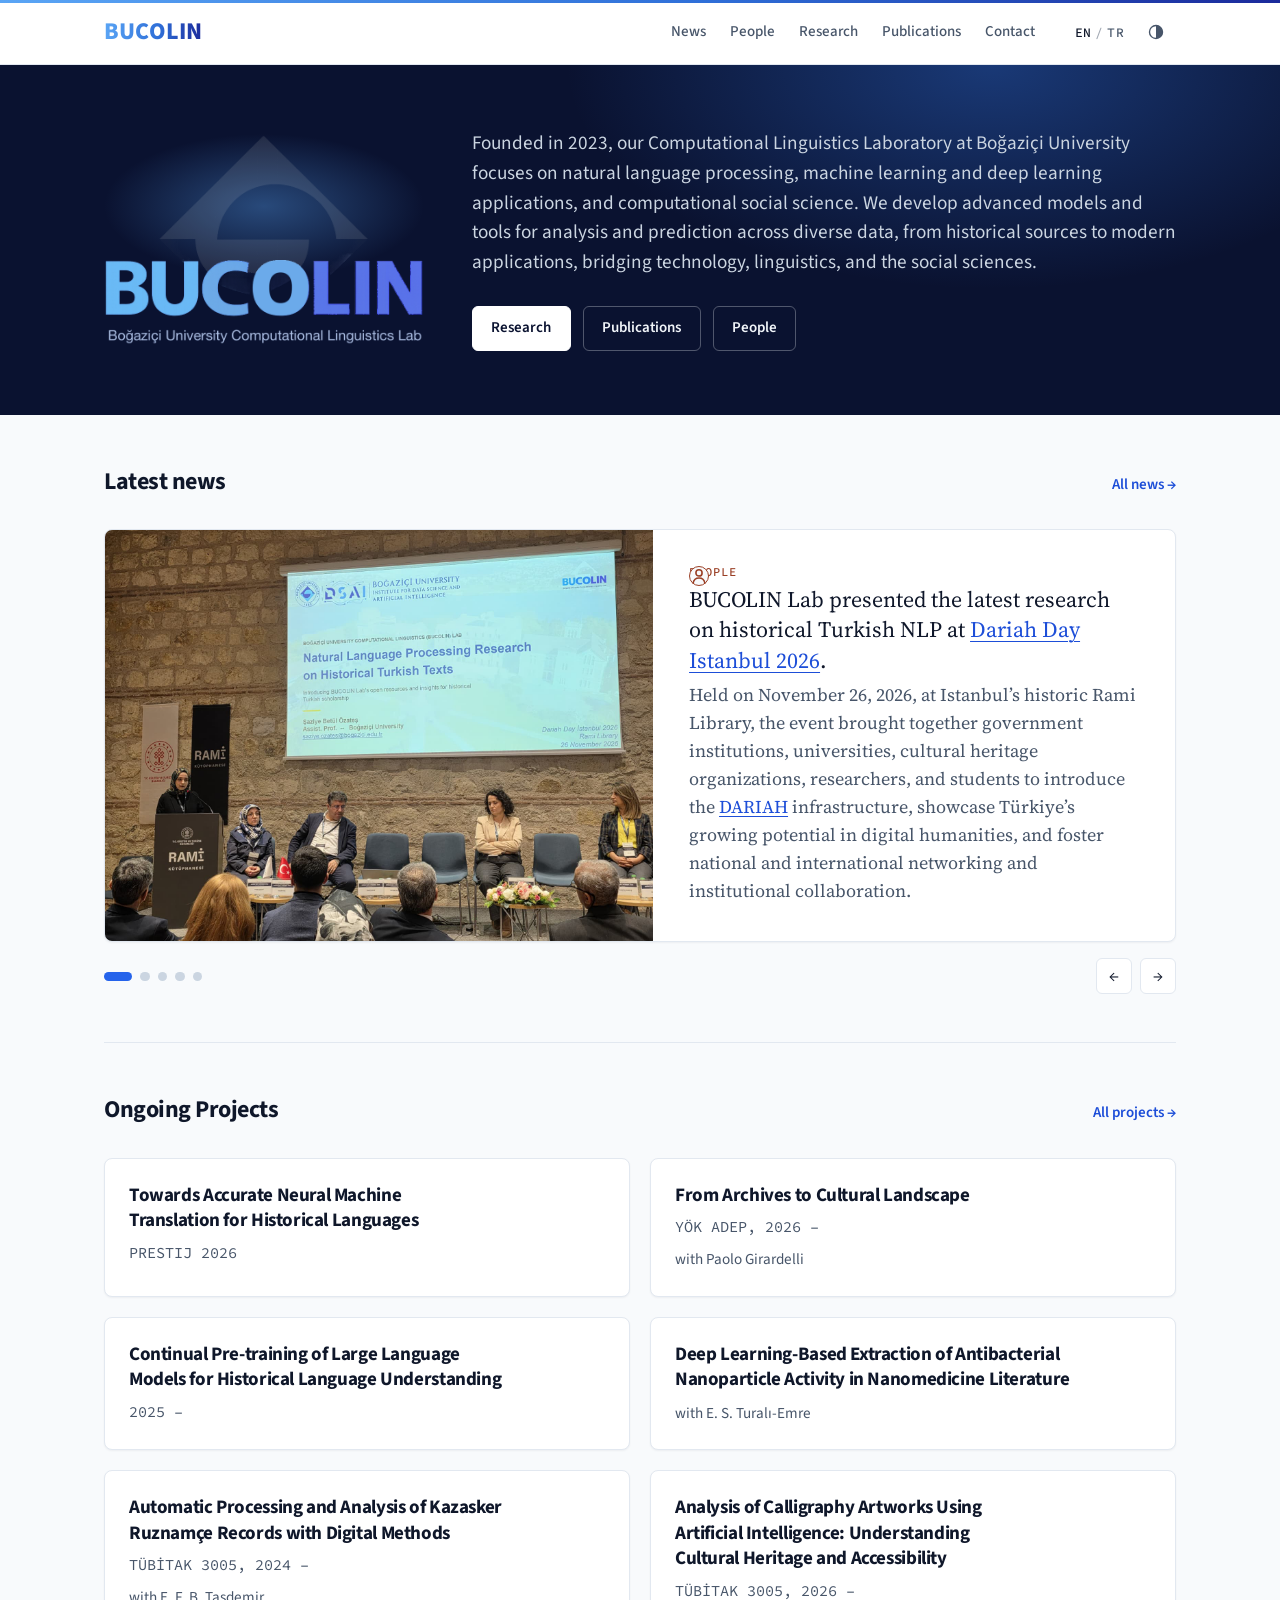
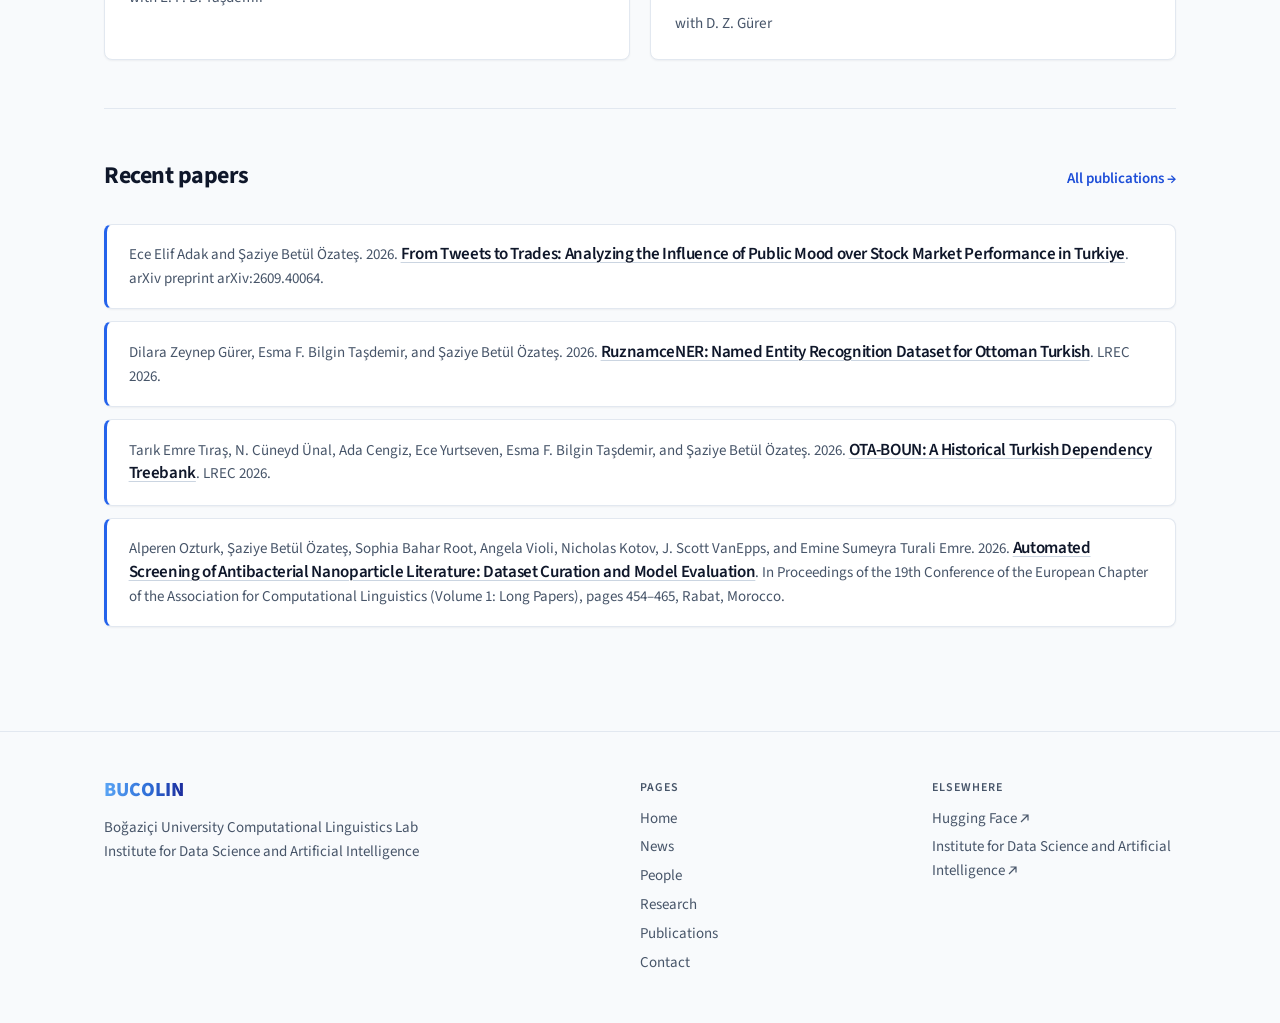
==== commit 1b9644ce: "Update index.html" ====
--- a/bucolin-lab/index.html
+++ b/bucolin-lab/index.html
@@ -22,8 +22,8 @@
   <link rel="preconnect" href="https://fonts.gstatic.com" crossorigin>
   <link rel="stylesheet" href="https://fonts.googleapis.com/css2?family=Source+Code+Pro:wght@400;500&family=Source+Sans+3:wght@400;500;600;800&family=Source+Serif+4:ital,opsz,wght@0,8..60,400;0,8..60,600;1,8..60,400&display=swap">
   <link rel="stylesheet" href="css/site.css">
+  <link rel="stylesheet" href="css/news.css">
   <link rel="stylesheet" href="css/newstyle.css">
-  <link rel="stylesheet" href="css/news.css">
   <script src="js/prefs.js"></script>
 </head>
 <body data-page="home">
--- a/bucolin-lab/css/newstyle.css
+++ b/bucolin-lab/css/newstyle.css
@@ -1,27 +1,51 @@
-/* BUCOLIN: a bolder layer on top of site.css.
-   Load it AFTER site.css:
-     <link rel="stylesheet" href="css/site.css">
-     <link rel="stylesheet" href="css/striking.css">
-
-   The idea: the page stays quiet and editorial, and the one loud thing is the
-   home hero, a deep-navy band with dependency arcs that draw in once. The
-   logo's three blues are used as a brand stripe, and type does the rest. */
+/* BUCOLIN Lab — Modern Research Lab Layer (loads after css/site.css) */
 
 :root {
-  --ink: #0a1230;   /* the logo's navy, taken darker */
-  --ink-text: #eeeae0;
+  /* Crisp institutional lab palette instead of warm blog paper */
+  --bg: #f8fafc;
+  --surface: #ffffff;
+  --text: #0f172a;
+  --muted: #475569;
+  --border: #e2e8f0;
+  --rule: #cbd5e1;
+  --accent: #2563eb;
+  --link: #1d4ed8;
+  --link-hover: #1e3a8a;
+
+  --ink: #0a1230;
+  --ink-text: #f1f5f9;
+  --ink-muted: #cbd5e1;
   --ink-link: #9cc3fa;
   --mark-gradient: linear-gradient(90deg, var(--mark-1), var(--mark-2) 55%, var(--mark-3));
-}
-
-/* The navy bands below extend sideways past the page, and body cuts them off.
-   html needs an overflow of its own for that: otherwise the browser hands body's
-   overflow to the window, and the page can still be pushed sideways on a phone. */
+  --radius: 8px;
+  --shadow-sm: 0 1px 2px rgba(15, 23, 42, 0.05);
+  --shadow-md: 0 6px 18px rgba(15, 23, 42, 0.08);
+}
+
+@media screen {
+  :root[data-theme="dark"] {
+    --bg: #0b1120;
+    --surface: #111827;
+    --text: #f1f5f9;
+    --muted: #94a3b8;
+    --border: #1e293b;
+    --rule: #334155;
+    --shadow-sm: 0 1px 2px rgba(0, 0, 0, 0.3);
+    --shadow-md: 0 8px 20px rgba(0, 0, 0, 0.4);
+  }
+}
+
+/* Prevent horizontal scroll from full-bleed navy bands on mobile */
 html { overflow-x: hidden; }
 body { overflow-x: clip; }
 
 
-/* ---------- brand stripe on the header ---------- */
+/* ---------- Header ---------- */
+
+.site-header {
+  background: color-mix(in srgb, var(--surface) 92%, transparent);
+  backdrop-filter: blur(8px);
+}
 
 .site-header::before {
   content: "";
@@ -32,144 +56,254 @@
 }
 
 
-/* ---------- type: bigger, tighter, more confident ---------- */
+/* ---------- Typography: technical sans instead of blog serif ---------- */
+
+.page-head h1,
+.entry h3,
+.person .name,
+.reference .title,
+.lab-section-head h2 {
+  font-family: var(--sans);
+  letter-spacing: -0.02em;
+}
 
 .page-head h1 {
-  font-size: clamp(2.75rem, 1.8rem + 4vw, 4.75rem);
+  font-size: clamp(2.25rem, 1.6rem + 2.8vw, 3.5rem);
+  font-weight: 800;
+  line-height: 1.08;
+}
+
+.page-head .lead,
+.hero .lead {
+  font-family: var(--sans);
+  font-weight: 400;
+}
+
+.label.year {
+  font-family: var(--sans);
+  font-size: 2rem;
   font-weight: 700;
-  line-height: 1.02;
-  letter-spacing: -0.025em;
-  font-optical-sizing: auto;
-}
-
-/* years are the content of the margin on the publications page, so let them be big */
-.label.year {
-  font-size: 2.5rem;
   line-height: 1;
   color: var(--accent);
-  font-feature-settings: "onum" 1;
-}
-
-
-.section { border-top-color: var(--rule); }
-
-
-/* ---------- home hero: the one loud thing ---------- */
+}
+
+.section { border-top-color: var(--border); }
+
+
+/* ---------- Home Hero ---------- */
 
 .hero {
   position: relative;
   isolation: isolate;
-  padding-block: 4.5rem 5rem;
+  padding: 4rem 0;
   color: var(--ink-text);
-  /* the band runs edge to edge even though .hero sits inside .wrap */
   clip-path: inset(0 -100vmax);
 }
+
 .hero::before {
   content: "";
   position: absolute;
   inset: 0 -100vmax;
   z-index: -1;
   background:
-    radial-gradient(38rem 20rem at calc(50% + 22rem) 0, rgba(47, 111, 216, 0.45), transparent 70%),
+    radial-gradient(38rem 20rem at calc(50% + 22rem) 0, rgba(47, 111, 216, 0.42), transparent 70%),
     var(--ink);
 }
 
-/* the original navy lettering is unreadable on the band, so always use the dark logo */
-.hero .logo { background-image: url(../img/logo-dark.png); }
+/* Soft blue glow so the dark emblem in logo-dark.png stays legible on navy */
+:root .hero .logo {
+  background:
+    url(../img/logo-dark.png) center / contain no-repeat,
+    radial-gradient(closest-side at 50% 34%, rgba(90, 165, 245, 0.38), transparent) no-repeat;
+}
 
 .hero .lead {
-  line-height: 1.45;
+  margin-top: 0;
+  font-size: 1.2rem;
+  line-height: 1.55;
+  color: var(--ink-muted);
+  max-width: 46rem;
+}
+
+.hero .links {
+  margin-top: 1.75rem;
+  gap: 0.75rem;
+}
+
+.hero .links a {
+  padding: 0.6rem 1.15rem;
+  font-size: 0.9375rem;
+  font-weight: 600;
   color: var(--ink-text);
-}
-
-.hero a { color: var(--ink-link); }
-.hero a:hover { color: #fff; }
-
-/* the home links become real buttons: first one filled, the rest outlined */
-.hero .links { gap: 0.75rem; }
-.hero .links a {
-  padding: 0.6rem 1rem;
-  border: 1px solid rgba(238, 234, 224, 0.35);
-  border-radius: 2px;
+  border: 1px solid rgba(241, 245, 249, 0.3);
+  border-radius: 6px;
   text-decoration: none;
 }
-.hero .links a:hover { border-color: #fff; }
+
+.hero .links a:hover {
+  border-color: #fff;
+  background: rgba(255, 255, 255, 0.08);
+  color: #fff;
+}
+
 .hero .links a:first-child {
   color: var(--ink);
-  background: var(--ink-text);
-  border-color: var(--ink-text);
-}
-.hero .links a:first-child:hover { background: #fff; }
-
-/* dependency arcs over five tokens, the picture of what the lab does.
-   Only where there is empty room to the right of the logo. */
-.hero::after {
-  content: "";
-  display: none;
-  position: absolute;
-  top: 5.5rem;
-  right: 0;
-  width: 18rem;
-  aspect-ratio: 320 / 140;
-  background: url("data:image/svg+xml,%3Csvg xmlns='http://www.w3.org/2000/svg' viewBox='0 0 320 140' fill='none' stroke-linecap='round'%3E%3Cg stroke='%235aa5f5' stroke-width='1.5'%3E%3Cpath d='M35 116C35 90 95 90 95 116'/%3E%3Cpath d='M95 116C95 14 275 14 275 116' stroke='%238fc3ff'/%3E%3Cpath d='M155 116C155 90 215 90 215 116'/%3E%3C/g%3E%3Cg fill='%230a1230' stroke='%235aa5f5'%3E%3Crect x='10' y='116' width='50' height='16' rx='2'/%3E%3Crect x='70' y='116' width='50' height='16' rx='2'/%3E%3Crect x='130' y='116' width='50' height='16' rx='2'/%3E%3Crect x='190' y='116' width='50' height='16' rx='2'/%3E%3Crect x='250' y='116' width='50' height='16' rx='2'/%3E%3C/g%3E%3Cg fill='%238fc3ff'%3E%3Ccircle cx='95' cy='113' r='2.5'/%3E%3Ccircle cx='275' cy='113' r='2.5'/%3E%3Ccircle cx='215' cy='113' r='2.5'/%3E%3C/g%3E%3C/svg%3E") center / contain no-repeat;
-}
-@media (min-width: 75rem) {
-  .hero::after { display: block; }
-}
-
-/* the single orchestrated motion: the arcs are drawn in, left to right, once */
-@media (prefers-reduced-motion: no-preference) {
-  .hero::after { animation: arcs-in 1.4s 0.3s cubic-bezier(0.2, 0.7, 0.2, 1) backwards; }
-}
-@keyframes arcs-in {
-  from { clip-path: inset(0 100% 0 0); }
-  to   { clip-path: inset(0 0 0 0); }
-}
-
-@media (max-width: 59.99rem) {
-  .hero { padding-block: 2.5rem 3rem; }
-}
-
-
-/* ---------- hero layout: logo on the left, lab description on the right ---------- */
+  background: #ffffff;
+  border-color: #ffffff;
+}
+
+.hero .links a:first-child:hover {
+  background: #e2e8f0;
+  border-color: #e2e8f0;
+}
+
+.hero + .section,
+.hero + .lab-section { border-top: 0; }
 
 @media (min-width: 60rem) {
   .hero {
     display: grid;
-    grid-template-columns: 16rem minmax(0, 1fr);
+    grid-template-columns: 20rem minmax(0, 1fr);
     column-gap: 3rem;
-    align-content: center;
     align-items: center;
+    padding-left: 0;
   }
-  .hero .logo {
-    grid-column: 1;
-    grid-row: 1 / span 5;
-    width: 100%;
-  }
-  /* everything else (description, buttons) stacks in the right column */
-  .hero > :not(.logo) { grid-column: 2; }
-  .hero .lead { margin-top: 0; }
-
-  /* the arcs had their room beside the logo; with the new layout they are hidden */
-  .hero::after { display: none; }
+  .hero .logo { width: 100%; }
+}
+
+@media (max-width: 59.99rem) {
+  .hero { padding-block: 2.5rem 3rem; }
+  .hero .lead { margin-top: 1.5rem; }
+}
+
+
+/* ---------- Homepage Lab Sections & Card Grids ---------- */
+
+.lab-section {
+  padding-block: 3rem;
+}
+
+.lab-section + .lab-section {
+  border-top: 1px solid var(--border);
+}
+
+.lab-section:last-child {
+  padding-bottom: 4.5rem;
+}
+
+.lab-section-head {
+  display: flex;
+  align-items: baseline;
+  justify-content: space-between;
+  gap: 1rem;
+  margin-bottom: 1.75rem;
+}
+
+.lab-section-head h2 {
+  font-size: 1.5rem;
+  font-weight: 700;
+  color: var(--text);
+}
+
+.lab-more {
+  font-size: 0.9375rem;
+  font-weight: 600;
+  text-decoration: none;
+  white-space: nowrap;
+}
+
+.lab-more:hover { text-decoration: underline; }
+
+.card-grid {
+  display: grid;
+  gap: 1.25rem;
+}
+
+.card-grid-2 { grid-template-columns: repeat(2, minmax(0, 1fr)); }
+.card-grid-3 { grid-template-columns: repeat(3, minmax(0, 1fr)); }
+
+@media (max-width: 59.99rem) {
+  .card-grid-3 { grid-template-columns: repeat(2, minmax(0, 1fr)); }
+}
+
+@media (max-width: 42rem) {
+  .card-grid-2,
+  .card-grid-3 { grid-template-columns: minmax(0, 1fr); }
+}
+
+.card-grid .entry {
+  display: flex;
+  flex-direction: column;
+  padding: 1.5rem;
+  background: var(--surface);
+  border: 1px solid var(--border);
+  border-radius: var(--radius);
+  box-shadow: var(--shadow-sm);
+  transition: transform 150ms ease, box-shadow 150ms ease, border-color 150ms ease;
+}
+
+.card-grid .entry + .entry { border-top: 1px solid var(--border); }
+
+.card-grid .entry:hover {
+  transform: translateY(-2px);
+  border-color: var(--rule);
+  box-shadow: var(--shadow-md);
+}
+
+.card-grid .entry h3 {
+  font-size: 1.1875rem;
+  font-weight: 700;
+  line-height: 1.35;
+}
+
+.card-grid .entry p {
+  font-size: 0.95rem;
+  color: var(--muted);
+  margin-top: 0.5rem;
+}
+
+.card-grid .entry .links {
+  margin-top: auto;
+  padding-top: 1rem;
+  font-size: 0.875rem;
+}
+
+/* Homepage Publications List */
+.pub-list {
+  display: grid;
+  gap: 0.75rem;
+}
+
+.pub-list .reference {
+  max-width: none;
+  margin-top: 0;
+  padding: 1.15rem 1.35rem;
+  background: var(--surface);
+  border: 1px solid var(--border);
+  border-left: 3px solid var(--accent);
+  border-radius: var(--radius);
+  box-shadow: var(--shadow-sm);
+  font-size: 0.9375rem;
+}
+
+.pub-list .reference .title {
+  font-size: 1.0625rem;
+  font-weight: 600;
 }
 
 
 /* ====================================================================
-   INNER PAGES (every page but the home page)
-   A navy title band like the home hero, then a timeline where the colour
-   of each item's left edge is its category (the same colours as the tags).
+   INNER PAGES (preserved navy title band + cleaner card entries)
    ==================================================================== */
-
-/* ---------- title band ---------- */
 
 body:not([data-page="home"]) .page-head {
   position: relative;
   isolation: isolate;
-  padding-block: 4rem 3.5rem;
+  padding-block: 3.5rem 3rem;
   color: var(--ink-text);
   clip-path: inset(0 -100vmax);
 }
+
 body:not([data-page="home"]) .page-head::before {
   content: "";
   position: absolute;
@@ -179,80 +313,181 @@
     radial-gradient(34rem 18rem at calc(50% + 20rem) 100%, rgba(47, 111, 216, 0.4), transparent 70%),
     var(--ink);
 }
-body:not([data-page="home"]) .page-head h1 {
-  font-size: clamp(2.75rem, 1.8rem + 3.2vw, 4.5rem);
-  letter-spacing: -0.025em;
-}
-body:not([data-page="home"]) .page-head .gloss { color: rgba(238, 234, 224, 0.65); }
-body:not([data-page="home"]) .page-head .lead { color: var(--ink-text); }
-
-/* filters, restyled for the dark band */
+
+body:not([data-page="home"]) .page-head .gloss { color: rgba(241, 245, 249, 0.65); }
+body:not([data-page="home"]) .page-head .lead { color: var(--ink-muted); }
+
 body:not([data-page="home"]) .page-head .filters button {
   padding: 0.4rem 0.9rem;
-  color: rgba(238, 234, 224, 0.85);
-  border-color: rgba(238, 234, 224, 0.3);
-}
+  color: rgba(241, 245, 249, 0.85);
+  border-color: rgba(241, 245, 249, 0.3);
+  border-radius: 6px;
+}
+
 body:not([data-page="home"]) .page-head .filters button:hover {
   color: #fff;
   border-color: #fff;
 }
+
 body:not([data-page="home"]) .page-head .filters button[aria-pressed="true"] {
   color: var(--ink);
-  background: var(--ink-text);
-  border-color: var(--ink-text);
-}
-
-/* ---------- timeline ---------- */
-
+  background: #ffffff;
+  border-color: #ffffff;
+}
+
+body:not([data-page="home"]) .page-head + .section { border-top: 0; }
+
+/* Inner page entries as clean cards with left category accent */
 body:not([data-page="home"]) .entry {
   --c: var(--tag-paper);
-  padding: 1.5rem 0 1.5rem 1.75rem;
+  padding: 1.25rem 1.5rem;
+  margin-bottom: 1rem;
+  background: var(--surface);
+  border: 1px solid var(--border);
   border-left: 4px solid var(--c);
-}
-body:not([data-page="home"]) .entry + .entry { border-top: 0; }
-body:not([data-page="home"]) .entry:first-child { padding-top: 1.5rem; }
-body:not([data-page="home"]) .entry:last-child { padding-bottom: 1.5rem; }
-
-
+  border-radius: var(--radius);
+  box-shadow: var(--shadow-sm);
+}
+
+body:not([data-page="home"]) .entry + .entry { border-top: 1px solid var(--border); }
+body:not([data-page="home"]) .entry:first-child,
+body:not([data-page="home"]) .entry:last-child { padding: 1.25rem 1.5rem; }
 
 @media (max-width: 59.99rem) {
-  body:not([data-page="home"]) .page-head { padding-block: 2.5rem 2.5rem; }
-}
-
-
-/* ---------- hero refinements ---------- */
-
-/* no seam where the band meets the first section */
-.hero + .section { border-top: 0; }
-
-@media (min-width: 60rem) {
-  .hero {
-    /* the logo now starts at the page's left edge, under the wordmark */
-    padding-left: 0;
-    padding-block: 4rem;
-    grid-template-columns: 22rem minmax(0, 1fr);
+  body:not([data-page="home"]) .page-head { padding-block: 2.5rem; }
+}
+
+/* ---------- Homepage Sliding News Carousel ---------- */
+
+.news-slider {
+  position: relative;
+}
+
+.news-viewport {
+  overflow: hidden;
+  border-radius: var(--radius);
+  border: 1px solid var(--border);
+  background: var(--surface);
+  box-shadow: var(--shadow-sm);
+}
+
+.news-track {
+  display: flex;
+  transition: transform 420ms cubic-bezier(0.22, 1, 0.36, 1);
+  will-change: transform;
+}
+
+.news-slide {
+  flex: 0 0 100%;
+  min-width: 100%;
+  display: grid;
+  grid-template-columns: minmax(0, 1.05fr) minmax(0, 1fr);
+  align-items: stretch;
+}
+
+.news-slide-media {
+  position: relative;
+  min-height: 19rem;
+  background: var(--ink);
+  overflow: hidden;
+}
+
+.news-slide-media img {
+  display: block;
+  width: 100%;
+  height: 100%;
+  object-fit: cover;
+}
+
+/* Fallback if a news item does not have an image yet */
+.news-slide-placeholder {
+  width: 100%;
+  height: 100%;
+  background:
+    radial-gradient(24rem 14rem at 80% 20%, rgba(47, 111, 216, 0.45), transparent 70%),
+    linear-gradient(135deg, #0a1230 0%, #162a5a 100%);
+}
+
+.news-slide-body {
+  padding: 2rem 2.25rem;
+  display: flex;
+  flex-direction: column;
+  justify-content: center;
+}
+
+.news-slide-body .entry {
+  padding: 0;
+  border: 0;
+}
+
+.news-slide-body .entry h3 {
+  font-size: 1.375rem;
+  font-weight: 700;
+  line-height: 1.3;
+}
+
+.news-slide-body .entry p {
+  color: var(--muted);
+  margin-top: 0.65rem;
+}
+
+.slider-controls {
+  display: flex;
+  align-items: center;
+  justify-content: space-between;
+  margin-top: 1rem;
+}
+
+.slider-dots {
+  display: flex;
+  align-items: center;
+  gap: 0.5rem;
+}
+
+.slider-dot {
+  width: 0.6rem;
+  height: 0.6rem;
+  border-radius: 999px;
+  background: var(--rule);
+  transition: width 200ms ease, background-color 200ms ease;
+}
+
+.slider-dot[aria-current="true"] {
+  width: 1.75rem;
+  background: var(--accent);
+}
+
+.slider-arrows {
+  display: flex;
+  gap: 0.5rem;
+}
+
+.slider-btn {
+  width: 2.25rem;
+  height: 2.25rem;
+  display: grid;
+  place-items: center;
+  border: 1px solid var(--border);
+  border-radius: 6px;
+  background: var(--surface);
+  color: var(--text);
+  font-size: 1rem;
+}
+
+.slider-btn:hover {
+  border-color: var(--accent);
+  color: var(--accent);
+}
+
+@media (max-width: 52rem) {
+  .news-slide {
+    grid-template-columns: minmax(0, 1fr);
   }
-}
-
-/* A soft blue glow behind the logo, so the dark emblem in logo-dark.png reads
-   as a silhouette instead of vanishing into the navy. */
-:root .hero .logo {
-  background:
-    url(../img/logo-dark.png) center / contain no-repeat,
-    radial-gradient(closest-side at 50% 34%, rgba(90, 165, 245, 0.38), transparent) no-repeat;
-}
-
-
-/* ---------- inner pages: no seam under the title band ---------- */
-
-body:not([data-page="home"]) .page-head + .section { border-top: 0; }
-
-
-/* ---------- hero description: justified ---------- */
-
-.hero .lead {
-  text-align: justify;
-  text-justify: inter-word;
-  hyphens: auto;        /* needs the page's lang attribute; avoids wide gaps */
-  -webkit-hyphens: auto;
-}
+  .news-slide-media {
+    min-height: 13rem;
+    aspect-ratio: 16 / 9;
+  }
+  .news-slide-body {
+    padding: 1.5rem;
+  }
+}
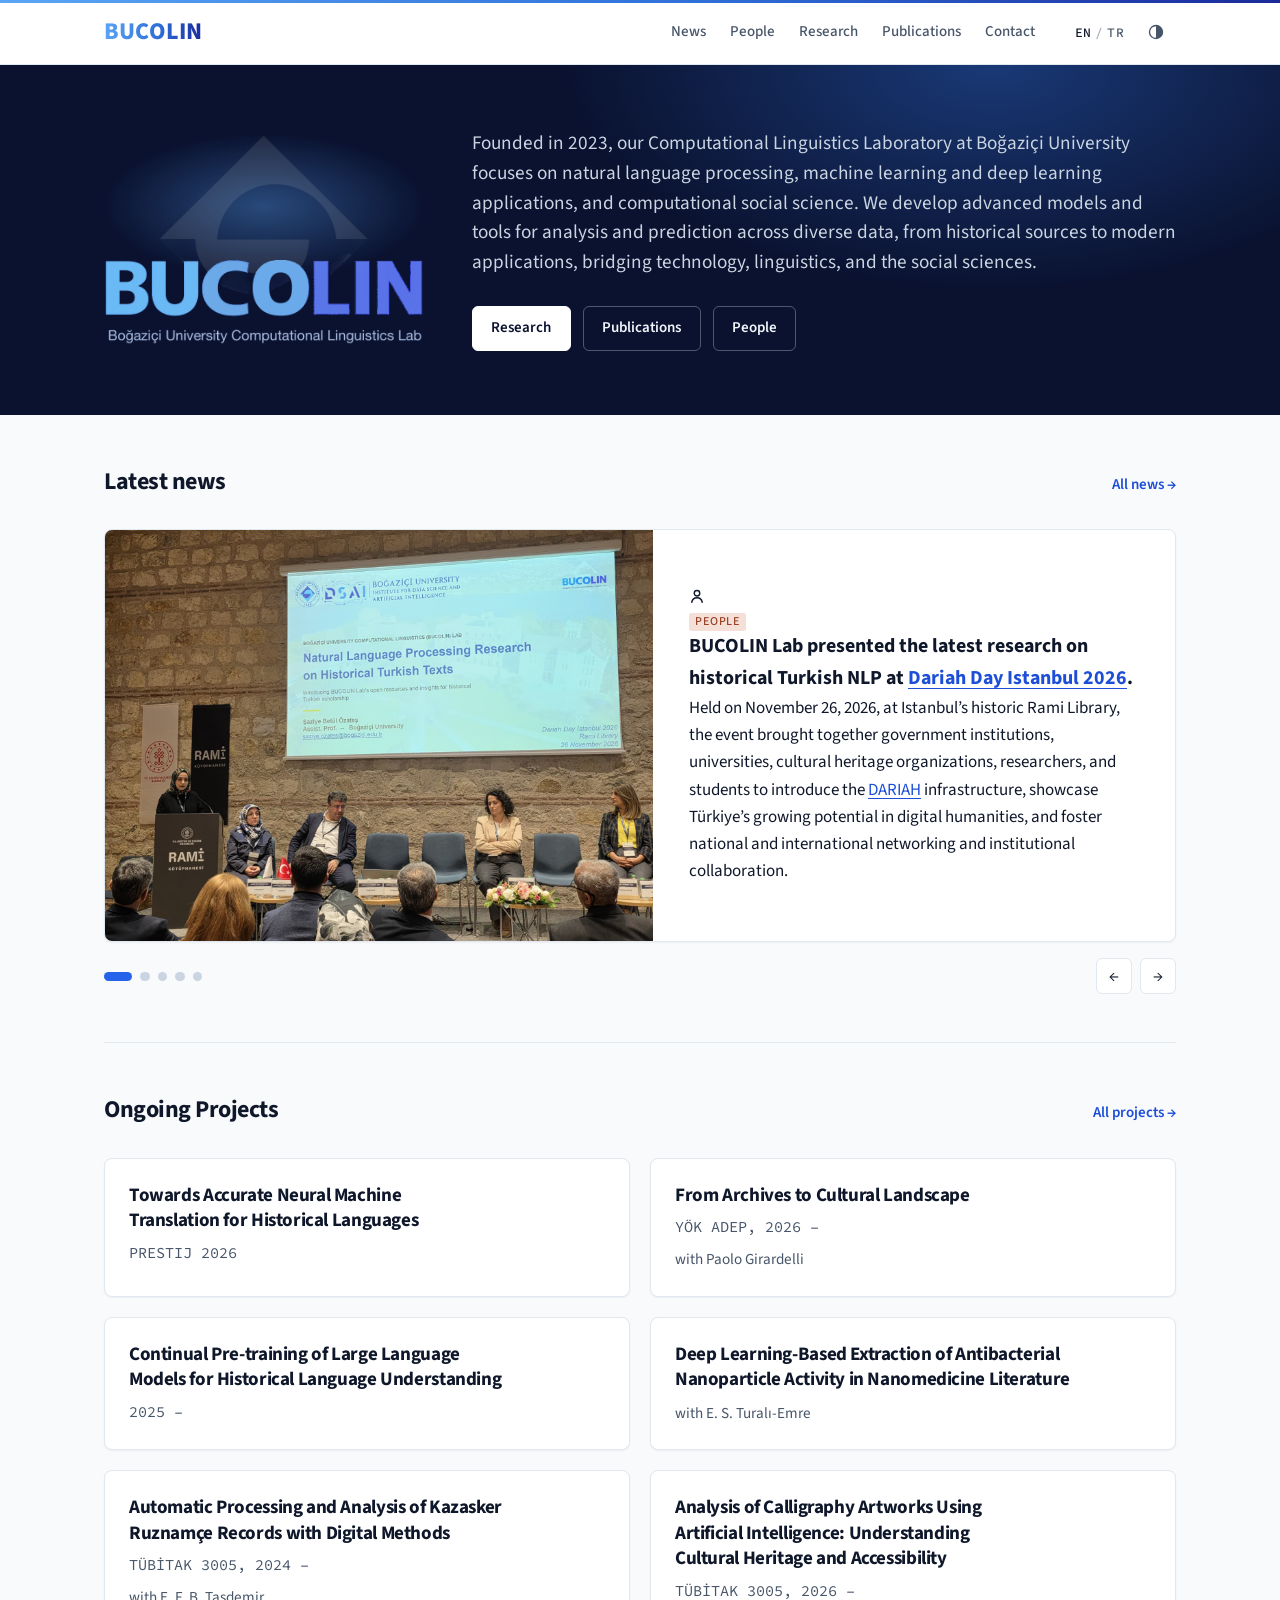
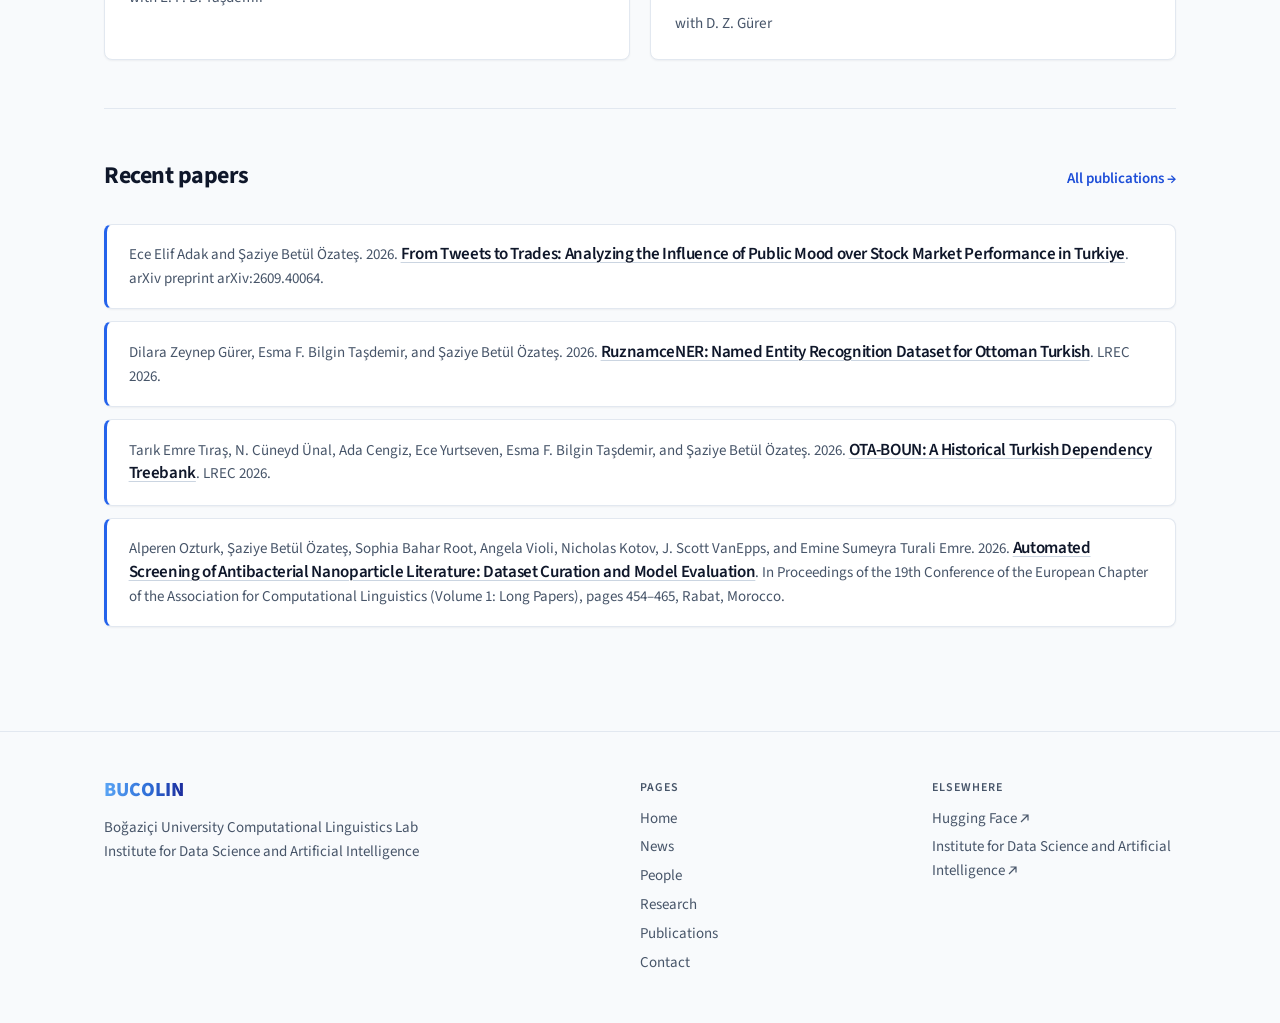
==== commit b5f8ab90: "Update index.html" ====
--- a/bucolin-lab/index.html
+++ b/bucolin-lab/index.html
@@ -22,7 +22,6 @@
   <link rel="preconnect" href="https://fonts.gstatic.com" crossorigin>
   <link rel="stylesheet" href="https://fonts.googleapis.com/css2?family=Source+Code+Pro:wght@400;500&family=Source+Sans+3:wght@400;500;600;800&family=Source+Serif+4:ital,opsz,wght@0,8..60,400;0,8..60,600;1,8..60,400&display=swap">
   <link rel="stylesheet" href="css/site.css">
-  <link rel="stylesheet" href="css/news.css">
   <link rel="stylesheet" href="css/newstyle.css">
   <script src="js/prefs.js"></script>
 </head>
--- a/bucolin-lab/css/newstyle.css
+++ b/bucolin-lab/css/newstyle.css
@@ -491,3 +491,7 @@
     padding: 1.5rem;
   }
 }
+.news-slide-body,
+.news-slide-body * {
+  font-family: var(--sans) !important;
+}
